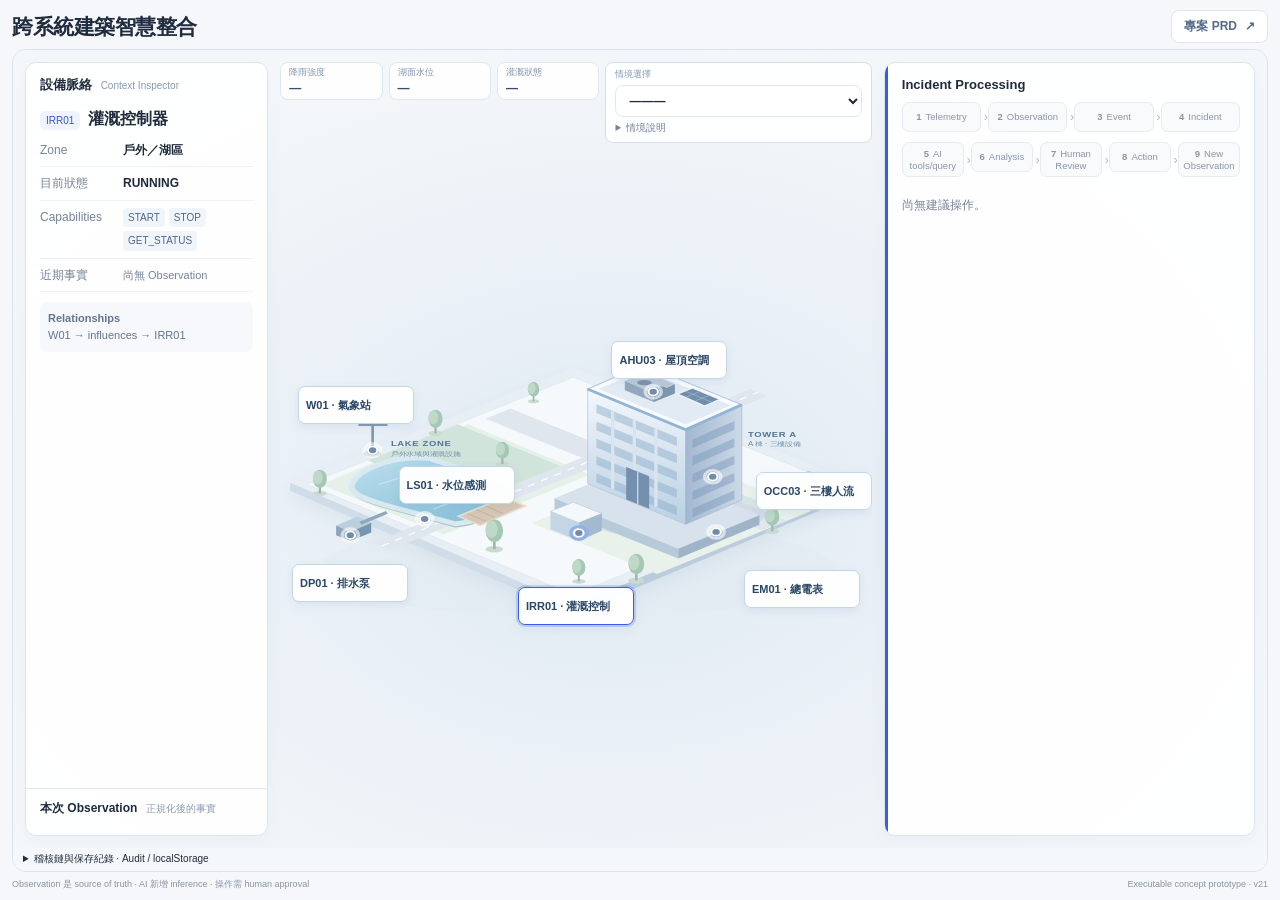
==== Cross-System-Building-Intelligence-Demo-v21.html @ a0a92dc1 "feat: telemetry 改為各子系統原生格式，normalize 加入 adapter 層 原本四個情境共 14 筆 payload 只有一種結構，所有子系統都已經送出 {source_eve" ====
<!doctype html>
<html lang="zh-Hant"><head><meta charset="utf-8"><meta name="viewport" content="width=device-width,initial-scale=1"><title>跨系統建築智慧整合 — v21</title><style>
:root {
  --bg: #f5f7fa;
  --panel: #fff;
  --ink: #202b3d;
  --muted: #778397;
  --line: #e1e7ef;
  --accent: #365de2;
  --soft: #eff3ff;
  --ok: #177245;
  --warn: #9a6700;
  --bad: #b42318;
  --code: #192335;
}
* {
  box-sizing: border-box;
}
body {
  margin: 0;
  background: var(--bg);
  color: var(--ink);
  font:
    14px/1.55 "Segoe UI",
    "Microsoft JhengHei",
    sans-serif;
}
button {
  font: inherit;
  cursor: pointer;
}
button:disabled {
  cursor: wait;
  opacity: 0.55;
}
button:focus-visible,
summary:focus-visible,
[tabindex]:focus-visible {
  outline: 3px solid #7294ff;
  outline-offset: 3px;
}
h1,
h2,
h3,
p {
  margin: 0;
}
h1 {
  font-size: 25px;
  letter-spacing: -0.7px;
}
h2 {
  font-size: 18px;
}
h3 {
  font-size: 13px;
}
.wrap {
  max-width: 1760px;
  margin: auto;
  padding: 24px 28px 35px;
}
.top {
  display: flex;
  justify-content: space-between;
  align-items: center;
  margin-bottom: 18px;
}
.kicker {
  font-size: 10px;
  letter-spacing: 0.13em;
  color: var(--muted);
  font-weight: 700;
  text-transform: uppercase;
}
.top p {
  font-size: 12px;
  color: var(--muted);
  margin-top: 4px;
}
.badge,
.section-tag {
  border: 1px solid var(--line);
  background: white;
  border-radius: 20px;
  padding: 5px 10px;
  font-size: 11px;
  color: var(--muted);
  white-space: nowrap;
}
.badge-notice {
  border-color: #e3cfa2;
  background: #fdf7ea;
  color: var(--warn);
  cursor: help;
}
.badge-notice[hidden] {
  display: none;
}
.dot {
  display: inline-block;
  width: 7px;
  height: 7px;
  border-radius: 50%;
  background: #2a987d;
  margin-right: 7px;
}
.muted,
.small {
  color: var(--muted);
}
.small {
  font-size: 11px;
}
/* 情境選擇放在右欄最上方，讓「選情境 → 執行 → 事件證據 → AI 建議」
   在同一欄由上而下讀完，直接表達證據與建議是執行情境後才產生的。 */
.world-scenario .primary {
  flex: none;
  padding: 6px 12px;
}
/* 觀測事實是「哪個設備量到什麼」，與左欄的設備脈絡同屬設備視角，
   因此放在左欄底部。上限避免它把設備脈絡擠掉；超過就自行捲動。 */
.observation-list {
  flex: 0 1 auto;
  max-height: 45%;
  min-height: 0;
  overflow: auto;
  overscroll-behavior: contain;
  scrollbar-width: thin;
  border-top: 1px solid var(--line);
  padding: 10px 14px;
  font-size: 11px;
}
.observation-list h3 {
  font-size: 12px;
  margin-bottom: 7px;
}
#incidentSummary .evidence {
  margin: 6px 0 0;
}
/* 觀測事實與 Event 都用「標籤 ｜ 值」兩欄，讓每一行自己說明自己是什麼。 */
.raw-payload {
  border-bottom: 1px solid #eef1f5;
  padding: 6px 0;
}
.raw-payload b {
  font-size: 10px;
  color: #6b7c99;
}
.raw-payload pre {
  margin: 3px 0 0;
  font:
    10px/1.45 Consolas,
    monospace;
  color: #5b6b82;
  white-space: pre-wrap;
  overflow-wrap: anywhere;
}
.obs-value {
  display: block;
  font-size: 13px;
  margin-bottom: 5px;
}
.obs-row {
  display: grid;
  grid-template-columns: 32px minmax(0, 1fr);
  gap: 8px;
  font-size: 10px;
  line-height: 1.5;
  color: var(--muted);
}
.obs-row > span {
  color: #a3b0c2;
}
.obs-row > div {
  color: #5b6b82;
  overflow-wrap: anywhere;
}
.obs-row .rule {
  color: #8494a9;
}
.device-head {
  display: flex;
  align-items: baseline;
  gap: 8px;
  margin-bottom: 2px;
}
.device-head h3 {
  font-size: 16px;
  margin: 0;
}
/* 流程維持橫向鏈與 › 連接符號，依階段拆成 1–4 與 5–9 兩列；
   grid-auto-flow: column 讓同一組 CSS 同時處理 4 格與 5 格。 */
.flow.flow-group {
  grid-template-columns: none;
  grid-auto-flow: column;
  grid-auto-columns: minmax(0, 1fr);
  gap: 7px;
  margin: 2px 0 10px;
}
.flow.flow-group .step {
  width: 100%;
  white-space: normal;
  font-size: 9.5px;
  line-height: 1.25;
  padding: 5px 4px;
  min-height: 30px;
}
.flow.flow-group .flow-node:not(:last-child):after {
  top: 50%;
  transform: translateY(-50%);
  right: -7px;
}
/* 階段資料接在流程節點正下方，點同一個節點可收合。 */
.stage-data {
  margin-bottom: 10px;
}
.stage-data:empty {
  margin: 0;
}
.decision-panel {
  border-left: 3px solid var(--accent);
}
.decision-panel.awaiting-review #actionBox {
  position: sticky;
  bottom: -12px;
  background: #fff;
  padding: 6px 0 12px;
  box-shadow: 0 -8px 12px -6px #ffffff;
}
#scenarioSelect {
  width: 100%;
  font: inherit;
  font-size: 12px;
  font-weight: 650;
  color: var(--ink);
  background: white;
  border: 1px solid var(--line);
  border-radius: 8px;
  padding: 7px 9px;
}
#scenarioSelect:focus-visible {
  outline: 3px solid #7294ff;
  outline-offset: 2px;
}
.scenario-hint {
  margin: 6px 0 0;
  font-size: 10px;
  line-height: 1.45;
  color: var(--muted);
}
.primary,
.secondary,
.danger {
  border-radius: 8px;
  padding: 9px 15px;
  font-weight: 650;
  font-size: 12px;
}
.primary {
  background: var(--accent);
  color: #fff;
  border: 1px solid var(--accent);
}
.secondary {
  border: 1px solid var(--line);
  background: #fff;
}
.danger {
  background: #fff;
  border: 1px solid var(--line);
  color: #8f4848;
}
.scenario-details {
  margin: 10px 0 0;
  font-size: 11px;
}
.scenario-details summary {
  color: var(--muted);
  cursor: pointer;
}
.scenario-brief {
  background: white;
  border: 1px solid var(--line);
  border-radius: 9px;
  padding: 9px 11px;
  margin-top: 7px;
  max-height: 34vh;
  overflow: auto;
  overscroll-behavior: contain;
  scrollbar-width: thin;
}
.scenario-brief .title {
  font-weight: 700;
  margin-bottom: 5px;
}
.scenario-brief .body {
  color: #516074;
}
.scenario-brief .goal {
  font-size: 11px;
  color: var(--muted);
  margin-top: 7px;
}
.processing {
  background: #fff;
  border: 1px solid var(--line);
  border-radius: 12px;
  padding: 12px 16px;
  margin-bottom: 18px;
}
.processing-head {
  display: flex;
  justify-content: space-between;
  align-items: center;
  margin-bottom: 9px;
}
.processing-head h2 {
  font-size: 13px;
}
.processing-head span {
  font-size: 10px;
  color: var(--muted);
}
.flow {
  display: grid;
  grid-template-columns: repeat(9, minmax(0, 1fr));
  gap: 7px;
}
.flow-node {
  display: block;
  position: relative;
  min-width: 0;
}
.flow-node:not(:last-child):after {
  content: "›";
  position: absolute;
  right: -6px;
  top: 7px;
  color: #acb8cb;
  z-index: 1;
}
.step {
  width: 100%;
  border: 1px solid #e6eaf1;
  background: #f8fafc;
  color: #8a96a8;
  border-radius: 7px;
  font-size: 10px;
  padding: 8px 3px;
  white-space: nowrap;
}
.step:before {
  content: attr(data-number);
  font-weight: 700;
  margin-right: 4px;
}
.step.done {
  color: #44618e;
  background: #f0f4fb;
}
.step.active,
.step.selected {
  background: #edf2ff;
  border-color: #9aafec;
  color: #3458ce;
}
.step.done:before {
  content: "✓";
}
.flow-connector {
  display: none;
}
/* 視覺上移除：流程節點本身已標示目前階段。保留元素是因為它是這個流程唯一的
   aria-live 區域，刪掉會讓螢幕閱讀器完全收不到進度通知。 */
.flow-status {
  position: absolute;
  width: 1px;
  height: 1px;
  padding: 0;
  margin: -1px;
  overflow: hidden;
  clip-path: inset(50%);
  white-space: nowrap;
  border: 0;
}
.card {
  border-top: 1px solid var(--line);
  padding: 10px 0;
  background: #fff;
}
.card h2 {
  font-size: 14px;
  margin: 3px 0 7px;
}
#overview .card {
  display: none;
}
#overview .card.revealed {
  display: block;
}
.block-note {
  font-size: 10px;
  color: var(--muted);
  margin-top: 8px;
}
.metric {
  display: flex;
  justify-content: space-between;
  gap: 10px;
  border-bottom: 1px solid #eef1f5;
  padding: 5px 0;
  font-size: 11px;
}
.metric span {
  color: var(--muted);
}
.event,
.incident,
.evidence {
  background: #f5f7fb;
  border-radius: 7px;
  padding: 8px 10px;
  font-size: 12px;
  margin: 6px 0;
}
.incident {
  border-left: 3px solid var(--accent);
}
.incident.none {
  border-color: #b8c3d2;
}
.event .sub {
  font-size: 10px;
  color: var(--muted);
}
.tool {
  padding: 7px 0;
  border-bottom: 1px solid #edf1f5;
  font:
    11px/1.6 Consolas,
    monospace;
  overflow-wrap: anywhere;
}
.empty {
  padding: 18px 0;
  color: var(--muted);
  font-size: 12px;
}
.pill {
  display: inline-block;
  font-size: 10px;
  padding: 2px 6px;
  border-radius: 5px;
  background: #eef3ff;
  color: #3458bf;
}
.pill.ok {
  color: #177245;
  background: #edf8f1;
}
.pill.bad,
.pill.warn {
  background: #eef3ff;
  color: #3458bf;
}
.pane {
  display: block;
}
.decision-shell {
  border: 1px solid var(--line);
  border-radius: 13px;
  background: #fff;
  padding: 17px;
}
.decision-formula {
  display: flex;
  align-items: center;
  gap: 12px;
  padding-bottom: 13px;
  margin-bottom: 12px;
  border-bottom: 1px solid var(--line);
  font-size: 11px;
  color: #72839b;
}
.decision-source b {
  color: #526887;
  font-size: 11px;
}
.decision-source span {
  margin-left: 8px;
  font-size: 10px;
}
.decision-arrow {
  color: #8c9db6;
}
.decision-grid {
  display: grid;
  grid-template-columns: 1fr 0.95fr 1.25fr;
  gap: 0;
}
.decision-card {
  padding: 0 17px;
  border-right: 1px solid var(--line);
  min-width: 0;
}
.decision-card:first-child {
  padding-left: 0;
}
.decision-card:last-child {
  padding-right: 0;
  border: 0;
}
.decision-card h3 {
  font-size: 12px;
  margin-bottom: 10px;
}
.action {
  background: #f3f6ff;
  border: 1px solid #dbe4ff;
  border-radius: 8px;
  padding: 10px;
  margin-top: 8px;
  font-size: 12px;
}
.actionbuttons {
  display: flex;
  gap: 8px;
  margin-top: 10px;
}
.success {
  background: #f0f8f4;
  border: 1px solid #d0e8db;
  border-radius: 8px;
  padding: 10px;
  font-size: 11px;
  margin-top: 8px;
}
.audit-line {
  display: flex;
  flex-wrap: wrap;
  gap: 7px;
  font-size: 10px;
  color: #7d8aa0;
  margin-top: 17px;
  padding-top: 13px;
  border-top: 1px solid var(--line);
}
.audit-item {
  border: 1px solid #e3e9f2;
  background: #fafcff;
  border-radius: 5px;
  padding: 4px 6px;
  max-width: 100%;
  overflow-wrap: anywhere;
}
.audit-arrow {
  align-self: center;
}
.records {
  margin-top: 12px;
  font-size: 11px;
  color: #6d7f97;
}
.records summary {
  cursor: pointer;
}
.records-grid {
  display: grid;
  grid-template-columns: repeat(3, 1fr);
  gap: 16px;
  margin-top: 12px;
}
.table {
  width: 100%;
  border-collapse: collapse;
  font-size: 10px;
}
.table th,
.table td {
  text-align: left;
  padding: 6px;
  border-bottom: 1px solid #e7ecf3;
}
.foot {
  font-size: 10px;
  color: #8995a6;
  display: flex;
  justify-content: space-between;
}
.zone-count {
  font-size: 10px;
  color: #99a5b5;
  margin-top: 15px;
}
/* One viewport, one building world, contextual panels with their own scroll. */
:root {
  --left: clamp(220px, 19vw, 270px);
  --right: clamp(300px, 29vw, 430px);
  --gap: 12px;
}
html,
body {
  width: 100%;
  height: 100%;
  overflow: hidden;
}
body {
  height: 100vh;
  height: 100dvh;
  overscroll-behavior: none;
  font-size: 13px;
}
.wrap {
  width: 100%;
  max-width: none;
  height: 100vh;
  height: 100dvh;
  margin: 0;
  padding: 10px 12px;
  display: flex;
  flex-direction: column;
  min-height: 0;
  overflow: hidden;
  gap: 6px;
}
.top {
  flex: none;
  margin: 0;
  min-height: 32px;
  gap: 12px;
}
.top h1 {
  font-size: 21px;
  line-height: 1.2;
  letter-spacing: -0.5px;
}
.top .kicker,
.top p {
  display: none;
}
.top-actions {
  display: flex;
  align-items: center;
  gap: 10px;
}
.badge {
  font-size: 11px;
  padding: 5px 10px;
}
.prd-link {
  display: inline-flex;
  gap: 8px;
  align-items: center;
  text-decoration: none;
  color: #536b8b;
  background: white;
  padding: 6px 12px;
  font-size: 12px;
  white-space: nowrap;
}
.prd-link:hover {
  background: #eef3fc;
}
.prd-link:focus-visible {
  outline: 3px solid #7294ff;
  outline-offset: 3px;
}
.world-scenario .primary {
  padding: 7px 14px;
  font-size: 12px;
}
.scenario-details {
  flex: none;
  margin: 10px 0 0;
  font-size: 11px;
  line-height: 1.5;
}
.scenario-details summary {
  width: max-content;
  cursor: pointer;
}
/* 原本是錨在頂部橫列的下拉浮層；移進右欄後會被 .context-right 的
   overflow:hidden 裁掉，改為內嵌並自行捲動。 */
.scenario-brief {
  margin-top: 7px;
}
.building-workspace {
  flex: 1;
  min-height: 0;
  display: flex;
  flex-direction: column;
  position: relative;
  isolation: isolate;
  border: 1px solid #d9e3ee;
  border-radius: 14px;
  background: #eef3f8;
  overflow: hidden;
}
.workspace-body {
  position: relative;
  flex: 1;
  min-height: 0;
  overflow: hidden;
  background: radial-gradient(ellipse at 48% 58%, #e0eaf3 0%, #f4f7fa 75%);
}
.context-left,
.context-right {
  position: absolute;
  top: var(--gap);
  bottom: var(--gap);
  z-index: 3;
  min-height: 0;
  overflow: hidden;
  border: 1px solid #dce5ef;
  border-radius: 11px;
  background: #fffffff2;
  box-shadow: 0 6px 18px #54769b0c;
  display: flex;
  flex-direction: column;
}
.context-left {
  left: var(--gap);
  width: var(--left);
}
.context-right {
  right: var(--gap);
  width: var(--right);
}
.inspector-panel {
  /* flex:1 等同 flex-basis:0，這一欄只能拿「剩下的」空間；
     下方觀測清單用自然高度把空間吃光時，設備脈絡會被壓到看不見。
     改為 basis auto，兩塊依內容公平分配。 */
  flex: 1 1 auto;
  min-height: 90px;
  overflow: auto;
  overscroll-behavior: contain;
  padding: 12px 14px;
  scrollbar-width: thin;
}
.inspector-panel > h3 {
  font-size: 13px;
  margin-bottom: 12px;
}
.sidebar-title {
  font-size: 10px;
  font-weight: 400;
  color: #899ab1;
  margin-left: 5px;
}
.small {
  font-size: 11px;
  overflow-wrap: anywhere;
}
.detail-row {
  display: grid;
  grid-template-columns: 75px minmax(0, 1fr);
  gap: 8px;
  padding: 7px 0;
  border-bottom: 1px solid #edf1f6;
  font-size: 12px;
}
.detail-row > span {
  color: var(--muted);
}
.detail-row b {
  font-weight: 600;
  overflow-wrap: anywhere;
}
.cap-list {
  display: flex;
  flex-wrap: wrap;
  gap: 4px;
}
.cap {
  font-size: 10px;
  background: #f0f4fb;
  color: #506687;
  border-radius: 4px;
  padding: 2px 5px;
}
.relation-mini {
  font-size: 11px;
  color: #64758d;
  margin-top: 10px;
  padding: 8px;
  background: #f6f8fb;
  border-radius: 7px;
  overflow-wrap: anywhere;
}
.context-entry {
  font-size: 11px;
}
.context-chip {
  font-size: 10px;
}
.decision-panel {
  flex: 1;
  min-height: 0;
  overflow: auto;
  overscroll-behavior: contain;
  scrollbar-width: thin;
  padding: 12px 14px;
}
.decision-panel h3 {
  font-size: 13px;
  margin-bottom: 7px;
}
.decision-panel .empty {
  padding: 9px 0;
}
.decision-panel .evidence,
.decision-panel .action {
  font-size: 12px;
}
.actionbuttons {
  gap: 6px;
}
.actionbuttons button {
  padding: 6px 10px;
  font-size: 12px;
}
.twin-scene {
  position: absolute;
  inset: 0 calc(var(--right) + 2 * var(--gap)) 0 calc(var(--left) + 2 * var(--gap));
  z-index: 1;
  min-width: 0;
  overflow: hidden;
}
.world-readings {
  position: absolute;
  top: var(--gap);
  left: calc(var(--left) + 2 * var(--gap));
  right: calc(var(--right) + 2 * var(--gap));
  display: grid;
  /* 三個讀數 + 情境選擇。讀數是情境的輸入值，選擇器才是操作點，
     所以讀數壓小、情境格給較寬的欄位。 */
  grid-template-columns: repeat(3, minmax(0, 0.5fr)) minmax(0, 1.3fr);
  gap: 6px;
  align-items: start;
  z-index: 3;
  pointer-events: none;
}
.world-scenario {
  pointer-events: auto;
  position: relative;
  z-index: 4;
  padding: 5px 9px 7px;
  background: #fffffff5;
  border: 1px solid #d3deeb;
  border-radius: 8px;
  min-width: 0;
}
#scenarioSelect {
  margin-top: 3px;
}
/* 執行鈕放在情境說明最下方：先讀完這個情境在驗證什麼，再決定執行。 */
.scenario-brief #runBtn {
  display: block;
  width: 100%;
  margin-top: 12px;
}
/* 尚未選擇情境時持續呼吸，指出這裡是操作起點。 */
@keyframes scenario-breathe {
  0%,
  100% {
    box-shadow: 0 0 0 1px #94b0ec40;
    background-color: #fffffff5;
  }
  50% {
    box-shadow: 0 0 0 4px #88a7e870;
    background-color: #eef3ff;
  }
}
.world-scenario.awaiting-pick {
  animation: scenario-breathe 1.9s ease-in-out infinite;
}
@media (prefers-reduced-motion: reduce) {
  .world-scenario.awaiting-pick {
    animation: none;
    box-shadow: 0 0 0 2px #91ace5;
  }
}
.world-scenario .scenario-details {
  margin: 4px 0 0;
  font-size: 10px;
  line-height: 1.4;
}
/* 說明以浮層展開，避免把 HUD 撐高而壓縮下方場景。 */
/* 說明不再是浮在格子外的下拉浮層，而是接在選單下方、共用同一個方框，
   讓「選情境 → 讀說明 → 執行」讀起來是同一塊而不是兩塊。 */
.world-scenario .scenario-brief {
  position: static;
  margin: 6px 0 0;
  padding: 7px 0 0;
  border: 0;
  border-top: 1px solid #e3eaf3;
  border-radius: 0;
  background: transparent;
  box-shadow: none;
  max-height: 46vh;
  overflow: auto;
  overscroll-behavior: contain;
  scrollbar-width: thin;
}
.world-reading {
  padding: 3px 8px;
  background: #fffffff0;
  border: 1px solid #dfe7f1;
  border-radius: 8px;
  min-width: 0;
}
.hud-label {
  display: block;
  font-size: 9px;
  color: #8293ac;
}
.world-reading strong {
  display: block;
  font-size: 12px;
  line-height: 1.35;
  color: #354e71;
  white-space: nowrap;
}
.world-reading small {
  display: none;
}
.scene-top {
  position: absolute;
  top: 68px;
  left: 4px;
  right: 4px;
  display: flex;
  align-items: center;
  justify-content: space-between;
  gap: 8px;
  z-index: 3;
  pointer-events: none;
}
.scene-top strong {
  font-size: 11px;
  color: #627b98;
}
.scene-top small {
  display: none;
}
.context-live-banner {
  visibility: hidden;
  background: #e5edffde;
  border: 1px solid #cedcf9;
  border-radius: 20px;
  padding: 3px 7px;
  font-size: 10px;
  color: #4869bc;
  max-width: 60%;
}
.context-live-banner.active {
  visibility: visible;
}
.scene-stage {
  position: absolute;
  inset: 91px 0 22px;
  display: flex;
  align-items: center;
  justify-content: center;
  min-height: 0;
  overflow: visible;
}
.scene-canvas {
  position: relative;
  flex: none;
  width: 100%;
  height: 100%;
  min-width: 0;
  max-width: 100%;
  max-height: 100%;
}
.scene-canvas svg {
  display: block;
  width: 100%;
  height: 100%;
  overflow: visible;
  pointer-events: none;
}
.device-labels {
  position: absolute;
  inset: 0;
  pointer-events: none;
}
.scene-device {
  position: absolute;
  pointer-events: auto;
  width: 116px;
  min-height: 38px;
  padding: 5px 7px;
  text-align: left;
  background: #fffffff5;
  border: 1px solid #c4d5e5;
  border-radius: 7px;
  box-shadow: 0 3px 8px #6d8bad20;
  cursor: pointer;
  line-height: 1.3;
  z-index: 2;
  transition:
    border-color 0.15s,
    box-shadow 0.15s;
}
.scene-device .name {
  display: block;
  font-size: 11px;
  font-weight: 700;
  color: #294666;
  white-space: nowrap;
}
.scene-device .reading[hidden] {
  display: none;
}
.scene-device .reading {
  display: block;
  font-size: 11px;
  color: #617a98;
  margin-top: 2px;
  white-space: nowrap;
}
.scene-device:hover {
  border-color: #557cce;
  z-index: 4;
}
.scene-device.selected {
  border-color: #365de2;
  box-shadow:
    0 0 0 2px #365de235,
    0 4px 12px #6d8bad22;
}
.scene-device.context-used {
  background: #eff4ff;
  border-color: #819ff0;
}
.scene-device:focus-visible {
  outline: 3px solid #7294ff;
  outline-offset: 3px;
}
.device-W01 {
  left: 3%;
  top: 16%;
}
.device-LS01 {
  left: 20%;
  top: 44%;
}
.device-DP01 {
  left: 2%;
  bottom: 8%;
}
.device-IRR01 {
  left: 50%;
  bottom: 0;
  transform: translateX(-50%);
}
.device-AHU03 {
  left: 56%;
  top: 0;
}
.device-OCC03 {
  right: 0;
  top: 46%;
}
.device-EM01 {
  right: 2%;
  bottom: 6%;
}
/* svg 整體為 pointer-events:none，圖釘要單獨開啟才能點選。 */
.scene-marker {
  pointer-events: auto;
  cursor: pointer;
}
.scene-marker .pin {
  fill: #6f8dab;
  stroke: white;
  stroke-width: 3;
}
.scene-marker:hover .pin {
  fill: #365de2;
}
.scene-marker .pin-ring {
  fill: none;
  stroke: #fff9;
  stroke-width: 5;
}
.scene-marker.selected .pin-ring {
  stroke: #8eaff0;
}
.scene-marker.context-used .pin {
  fill: #365de2;
}
.query-route {
  stroke: #365de2;
  stroke-width: 2;
  stroke-dasharray: 6 5;
  fill: none;
  opacity: 0;
}
.query-route.used {
  opacity: 0.65;
}
.zone-text {
  font:
    700 14px "Segoe UI",
    sans-serif;
  letter-spacing: 1px;
  fill: #547594;
}
.zone-sub {
  font:
    12px "Microsoft JhengHei",
    sans-serif;
  fill: #718fa7;
}
.toolbar-top {
  display: flex;
  align-items: center;
  justify-content: space-between;
  margin-bottom: 5px;
  gap: 12px;
}
.toolbar-top strong {
  font-size: 11px;
}
.toolbar-top .section-tag {
  font-size: 9px;
  padding: 1px 6px;
}
.flow {
  gap: 5px;
}
.step {
  padding: 5px 3px;
  font-size: 10px;
  line-height: 1.3;
  min-height: 25px;
}
.flow-node:not(:last-child):after {
  top: 2px;
  right: -5px;
}
.flow-description {
  display: none;
}
.card {
  padding: 6px 0;
  border: 0;
}
.card h2 {
  font-size: 15px;
}
.tool {
  font-size: 12px;
}
.metric {
  font-size: 12px;
}
.block-note {
  font-size: 11px;
}
.workspace-footer {
  position: relative;
  flex: none;
  padding: 3px 10px 5px;
  background: #f5f8fb;
  z-index: 6;
  font-size: 10px;
}
.workspace-footer summary {
  cursor: pointer;
  font-size: 10px;
}
.workspace-footer > details[open] {
  position: absolute;
  bottom: 0;
  left: 10px;
  right: 10px;
  padding: 12px;
  max-height: min(380px, 65dvh);
  overflow: auto;
  overscroll-behavior: contain;
  background: white;
  border: 1px solid #dce5ef;
  border-radius: 10px;
  box-shadow: 0 -6px 28px #405c8d25;
}
.foot {
  flex: none;
  margin: 0;
  font-size: 9px;
  line-height: 12px;
  display: flex;
  justify-content: space-between;
  gap: 10px;
}
.table {
  overflow-wrap: anywhere;
}
.audit-line {
  margin-top: 12px;
}
.records-grid {
  gap: 12px;
}
@keyframes state-breathe {
  0%,
  100% {
    box-shadow:
      0 0 0 1px #94b0ec35,
      0 0 4px #5d87e20a;
    background-color: #f3f7ff;
  }
  50% {
    box-shadow:
      0 0 0 3px #88a7e875,
      0 0 16px #6b92e636;
    background-color: #e8f0ff;
  }
}
@keyframes device-breathe {
  0%,
  100% {
    stroke: #7199e0;
    stroke-width: 5;
    stroke-opacity: 0.4;
  }
  50% {
    stroke: #4676d3;
    stroke-width: 11;
    stroke-opacity: 0.95;
  }
}
.state-pulse {
  animation: state-breathe 1s ease-in-out 3;
  border-radius: 7px;
}
.scene-marker.state-pulse {
  animation: none;
}
.scene-marker.state-pulse .pin-ring {
  animation: device-breathe 1s ease-in-out 3;
}
.scene-marker.state-pulse .pin {
  fill: #4676d3;
}
#selectedDeviceState.state-pulse {
  display: inline-block;
  padding: 1px 5px;
  margin: -1px -5px;
}
#recentDeviceObservations.state-pulse {
  padding: 3px;
  margin: -3px;
}
.step.state-pulse {
  border-color: #8ca9e1;
}
.world-reading strong.state-pulse {
  padding: 0 3px;
  margin: 0 -3px;
}
@media (prefers-reduced-motion: reduce) {
  .state-pulse {
    animation: none;
    box-shadow: 0 0 0 2px #91ace5;
    background-color: #eef4ff;
  }
  .scene-marker.state-pulse {
    box-shadow: none;
    background: none;
  }
  .scene-marker.state-pulse .pin-ring {
    animation: none;
    stroke: #4f7ed6;
    stroke-width: 3;
  }
}
@media (max-width: 1200px) {
  :root {
    --left: 210px;
    /* 橫向流程鏈的五個步驟約需 370px 才不會截斷文字 */
    --right: 375px;
    --gap: 10px;
  }
  .sidebar-title {
    display: none;
  }
  .inspector-panel,
  .decision-panel {
    padding: 10px 11px;
  }
  .detail-row {
    grid-template-columns: 68px minmax(0, 1fr);
    font-size: 11px;
  }
  .scene-device {
    width: 108px;
  }
  .top h1 {
    font-size: 20px;
  }
  .toolbar-top .sidebar-title {
    display: inline;
  }
  .scene-top {
    gap: 5px;
  }
  .context-live-banner {
    font-size: 9px;
  }
}
@media (max-height: 650px) {
  .wrap {
    gap: 4px;
    padding: 8px 10px;
  }
  .top {
    min-height: 28px;
  }
  .world-scenario .primary {
    padding: 5px 12px;
  }
  .scenario-details {
    font-size: 10px;
    line-height: 14px;
  }
  .world-reading {
    padding: 4px 8px;
  }
  .world-reading strong {
    font-size: 11px;
  }
  .scene-top {
    top: 57px;
  }
  .scene-stage {
    inset: 76px 0 19px;
  }
  .scene-device {
    width: 104px;
    min-height: 34px;
    padding: 4px 6px;
  }
  .toolbar-top {
    display: none;
  }
  .workspace-footer {
    padding: 2px 9px 4px;
  }
  .inspector-panel > h3 {
    margin-bottom: 8px;
  }
  .context-live-banner {
    padding: 2px 5px;
  }
}
/* 設備標籤用百分比定位但寬度固定，畫布一窄就會互相重疊。
   這個斷點起改為只顯示設備代碼，數值交給上方 HUD 與左側設備脈絡面板呈現。 */
@media (max-width: 1000px) {
  .scene-device {
    width: auto;
    min-width: 0;
    min-height: 0;
    padding: 4px 7px;
  }
  .scene-device .device-name,
  .scene-device .reading {
    display: none;
  }
}
@media (max-width: 950px) {
  :root {
    --left: 185px;
    --right: 300px;
    --gap: 8px;
  }
  /* 右欄到這裡撐不住橫排五格，改為兩欄；
     連接符號在換行處會指向錯誤方向，因此一併移除。 */
  .flow.flow-group {
    grid-auto-flow: row;
    grid-template-columns: repeat(2, minmax(0, 1fr));
    gap: 4px;
  }
  .flow.flow-group .flow-node:not(:last-child):after {
    content: none;
  }
  .top .badge {
    display: none;
  }
  .world-reading {
    padding: 4px 6px;
  }
  .world-reading strong {
    font-size: 11px;
  }
  .hud-label {
    font-size: 9px;
  }
  .decision-panel .evidence,
  .decision-panel .action {
    font-size: 11px;
  }
  .flow {
    overflow: auto;
    grid-template-columns: repeat(9, minmax(104px, 1fr));
    scrollbar-width: thin;
  }
  .context-live-banner {
    max-width: 65%;
    font-size: 9px;
  }
  .scene-top strong {
    font-size: 10px;
  }
  .foot > span:last-child {
    display: none;
  }
}
@media (max-width: 720px) {
  :root {
    --left: 165px;
    --right: 200px;
  }
  .world-scenario .primary {
    padding: 5px 9px;
  }
  .inspector-panel,
  .decision-panel {
    padding: 8px;
  }
  .detail-row {
    grid-template-columns: 1fr;
    gap: 2px;
    padding: 5px 0;
  }
  .world-reading strong {
    font-size: 11px;
  }
  .scene-top strong {
    display: none;
  }
  .scene-device .name,
  .scene-device .reading {
    font-size: 10px;
  }
}
@media (max-width: 580px) {
  .context-left,
  .context-right {
    top: 52%;
    bottom: 8px;
    width: calc(50% - 12px);
  }
  .twin-scene {
    inset: 0 10px 48%;
  }
  .world-readings {
    left: 10px;
    right: 10px;
    top: 8px;
  }
  .scene-top {
    top: 53px;
  }
  .scene-stage {
    inset: 67px 0 15px;
  }
  .scene-device {
    min-height: 30px;
    padding: 3px 5px;
  }
  .scene-device .reading {
    font-size: 9px;
  }
  .scene-device .name {
    font-size: 10px;
  }
}
</style></head><body><div class="wrap">
<header class="top"><div><div class="kicker">陞訊 · 面試 follow-up / concept prototype</div><h1>跨系統建築智慧整合</h1><p>以事件理解現場，以建築脈絡支持決策。</p></div><div class="top-actions"><a class="secondary prd-link" id="prdLink" target="_blank" rel="noopener" title="新分頁開啟完整專案 PRD">專案 PRD <span aria-hidden="true">↗</span></a><span class="badge badge-notice" id="storageNotice" hidden></span></div></header>
<section class="building-workspace" aria-label="智慧社區場域與上下文工作介面">
<div class="workspace-body" id="digitalTwinSection"><div class="world-readings" aria-label="本次情境觀測數值"><div class="world-reading"><span class="hud-label" id="hudLabel-0"></span><strong id="hudValue-0">—</strong><small id="hudSource-0"></small></div><div class="world-reading"><span class="hud-label" id="hudLabel-1"></span><strong id="hudValue-1">—</strong><small id="hudSource-1"></small></div><div class="world-reading"><span class="hud-label" id="hudLabel-2"></span><strong id="hudValue-2">—</strong><small id="hudSource-2"></small></div><div class="world-scenario" id="scenarioCell"><span class="hud-label">情境選擇</span><select id="scenarioSelect" aria-label="選擇要執行的情境"><option value="">———</option><option value="lake">情境 A · 湖區風險</option><option value="hvac">情境 B · 用電分析</option><option value="rainOnly">反例 C · 僅有強降雨</option><option value="legitHvac">反例 D · 合理的空調高負載</option></select><details class="scenario-details"><summary>情境說明</summary><div class="scenario-brief" id="scenarioBrief"></div></details></div></div>
<aside class="context-left" aria-label="選取設備脈絡"><div class="inspector-panel"><h3>設備脈絡 <span class="sidebar-title">Context Inspector</span></h3><div id="deviceDetail"></div></div><div class="observation-list"><h3>本次 Observation <span class="sidebar-title">正規化後的事實</span></h3><div id="decisionEvidence"></div></div></aside>
<div class="twin-scene" id="twinScene"><div class="scene-top"><div id="contextLiveBanner" class="context-live-banner"></div></div><div class="scene-stage"><div class="scene-canvas" id="sceneCanvas"><svg viewBox="50 45 875 420" preserveAspectRatio="xMidYMid meet" xmlns="http://www.w3.org/2000/svg" aria-labelledby="sceneTitle sceneDesc">
<title id="sceneTitle">智慧社區 2.5D 場域模型</title><desc id="sceneDesc">左側湖區包含氣象站、水位感測、灌溉與排水泵；右側 A 棟包含空調、人流感測及電表。點選設備查看設備脈絡。</desc>
<defs><linearGradient id="water" x2="1" y2="1"><stop stop-color="#bddfee"/><stop offset="1" stop-color="#7eb9d4"/></linearGradient><linearGradient id="front" x2="0" y2="1"><stop stop-color="#f3f7fc"/><stop offset="1" stop-color="#b9d0e3"/></linearGradient><linearGradient id="side" x2="1" y2="0"><stop stop-color="#a3b8d0"/><stop offset="1" stop-color="#ccd9e7"/></linearGradient><filter id="shadow" x="-30%" y="-30%" width="160%" height="180%"><feDropShadow dx="0" dy="12" stdDeviation="16" flood-color="#afc3d4" flood-opacity=".23"/></filter></defs><g transform="scale(1 .8)">
<ellipse cx="490" cy="478" rx="380" ry="90" fill="#dfe8ef" opacity=".38"/>
<g filter="url(#shadow)"><path d="M65 318 484 105 908 322 485 545Z" fill="#e7eef4"/><path d="M65 318v15l420 228v-16Z" fill="#d0dce8"/><path d="M485 545 908 322v16L485 561Z" fill="#bbcddd"/></g>
<path d="M90 321 484 123 880 323 484 525Z" fill="#f6f9fc" stroke="#dce5ed"/>
<path d="M110 321 328 210 509 303 292 414Z" fill="#e4f0e8"/><path d="M422 393 652 276 836 370 608 487Z" fill="#e9f1eb"/>
<path d="M354 200 391 181 799 388 762 406Z" fill="#e0e6ee"/><path d="M188 429 746 145 770 158 213 442Z" fill="#e0e6ee"/><path d="M201 435 757 151" stroke="white" stroke-width="2" stroke-dasharray="11 11"/>
<path d="M180 277 313 210 465 287 332 355Z" fill="#d1e4db"/>
<path d="M159 335C151 302 213 272 271 279L374 321C423 349 371 393 309 401L213 368C181 358 159 347 159 335Z" fill="#a6c5ca"/>
<path d="M156 326C156 298 214 266 270 273L374 315C423 343 369 387 309 394L213 362C181 351 156 340 156 326Z" fill="url(#water)" stroke="#d8eaf0" stroke-width="9"/>
<path d="M197 321 257 297M232 349 325 302M276 367 362 327" stroke="#d8edf5" stroke-width="2" opacity=".65"/>
<path d="M314 380 383 345 413 361 346 397Z" fill="#d5c7b3" stroke="#e8dfd2" stroke-width="3"/><path d="M327 375 354 389M341 368 367 382M354 361 380 375" stroke="#b7a58b"/>
<ellipse cx="629" cy="373" rx="140" ry="49" fill="#8fa8bf" opacity=".18"/><path d="M456 347 575 286 759 378 639 440Z" fill="#d7e2ed"/><path d="M456 347 639 440v18L456 366Z" fill="#b7cada"/><path d="M639 440 759 378v18L639 458Z" fill="#9fb4c9"/>
<path d="M505 145 650 220v175L505 320Z" fill="url(#front)" stroke="#adbed2"/><path d="M650 220 733 174v176L650 395Z" fill="url(#side)" stroke="#a1b5ca"/>
<path d="M505 145 588 100 733 174 650 220Z" fill="#f7faff" stroke="#b8c9db" stroke-width="2"/><path d="M521 145 588 110 717 175 650 210Z" fill="#e2eaf4"/>
<path d="M518 173 637 234v16L518 189Z" fill="#8dabc7" opacity=".48"/><path d="M660 238 722 204v16L660 254Z" fill="#7596b9" opacity=".45"/><path d="M518 205 637 266v16L518 221Z" fill="#8dabc7" opacity=".48"/><path d="M660 270 722 236v16L660 286Z" fill="#7596b9" opacity=".45"/><path d="M518 237 637 298v16L518 253Z" fill="#8dabc7" opacity=".48"/><path d="M660 302 722 268v16L660 318Z" fill="#7596b9" opacity=".45"/><path d="M518 269 637 330v16L518 285Z" fill="#8dabc7" opacity=".48"/><path d="M660 334 722 300v16L660 350Z" fill="#7596b9" opacity=".45"/><path d="M518 301 637 362v16L518 317Z" fill="#8dabc7" opacity=".48"/><path d="M660 366 722 332v16L660 382Z" fill="#7596b9" opacity=".45"/><path d="M542 185.3v144" stroke="#dae4ef" stroke-width="5"/><path d="M574 201.7v144" stroke="#dae4ef" stroke-width="5"/><path d="M606 218.1v144" stroke="#dae4ef" stroke-width="5"/><path d="M505 145 650 220 733 174" fill="none" stroke="#90b4d4" stroke-width="5"/><path d="M562 289 596 306v60l-34-17Z" fill="#758fae"/><path d="M579 298v60" stroke="#c9d6e6" stroke-width="2"/>
<path d="M560 130 591 114 634 136 603 153Z" fill="#bacad9"/><path d="M560 130v17l43 22v-16Z" fill="#92a8be"/><path d="M603 153 634 136v17l-31 16Z" fill="#7d96b0"/>
<ellipse cx="589" cy="133" rx="11" ry="5" fill="#7b92ac"/><ellipse cx="613" cy="144" rx="8" ry="4" fill="#7b92ac"/>
<path d="M638 154 660 143 700 164 678 176Z" fill="#718ead" stroke="#f2f6fb" stroke-width="2"/><path d="M650 149 690 170M650 160 672 149M664 167 686 156" stroke="#a9bed3"/>
<path d="M450 371 484 354 526 375 492 392Z" fill="#f5f8fb" stroke="#b5c8d8"/><path d="M450 371v33l42 22v-34Z" fill="#c4d5e3"/><path d="M492 392 526 375v32l-34 19Z" fill="#a3b9cf"/>
<path d="M133 397 164 381 185 392 154 409Z" fill="#bdcedd"/><path d="M133 397v18l21 11v-17Z" fill="#8da5bb"/><path d="M154 409 185 392v18l-31 16Z" fill="#7796af"/><path d="M169 393 208 373" stroke="#8ca9bc" stroke-width="6"/>
<path d="M187 260v-57M166 211h43M188 202l-13-8" stroke="#7f99b1" stroke-width="4"/><ellipse cx="187" cy="264" rx="13" ry="6" fill="#aabfce"/><path d="M177 199 196 190 206 195 187 204Z" fill="#becedd"/>
<text x="214" y="251" class="zone-text">LAKE ZONE</text><text x="214" y="268" class="zone-sub">戶外水域與灌溉設施</text>
<text x="742" y="233" class="zone-text">TOWER A</text><text x="742" y="250" class="zone-sub">A 棟 · 三樓設備</text>
<g transform="translate(109 330) scale(0.8)"><ellipse cy="10" rx="13" ry="6" fill="#c9dbd0"/><path d="M0 10v-25" stroke="#a4b4aa" stroke-width="4"/><ellipse cy="-24" rx="13" ry="21" fill="#a4c8b4"/><ellipse cx="-4" cy="-27" rx="9" ry="16" fill="#bed9c8"/></g><g transform="translate(280 219) scale(0.8)"><ellipse cy="10" rx="13" ry="6" fill="#c9dbd0"/><path d="M0 10v-25" stroke="#a4b4aa" stroke-width="4"/><ellipse cy="-24" rx="13" ry="21" fill="#a4c8b4"/><ellipse cx="-4" cy="-27" rx="9" ry="16" fill="#bed9c8"/></g><g transform="translate(379 276) scale(0.75)"><ellipse cy="10" rx="13" ry="6" fill="#c9dbd0"/><path d="M0 10v-25" stroke="#a4b4aa" stroke-width="4"/><ellipse cy="-24" rx="13" ry="21" fill="#a4c8b4"/><ellipse cx="-4" cy="-27" rx="9" ry="16" fill="#bed9c8"/></g><g transform="translate(367 431) scale(1)"><ellipse cy="10" rx="13" ry="6" fill="#c9dbd0"/><path d="M0 10v-25" stroke="#a4b4aa" stroke-width="4"/><ellipse cy="-24" rx="13" ry="21" fill="#a4c8b4"/><ellipse cx="-4" cy="-27" rx="9" ry="16" fill="#bed9c8"/></g><g transform="translate(577 490) scale(0.9)"><ellipse cy="10" rx="13" ry="6" fill="#c9dbd0"/><path d="M0 10v-25" stroke="#a4b4aa" stroke-width="4"/><ellipse cy="-24" rx="13" ry="21" fill="#a4c8b4"/><ellipse cx="-4" cy="-27" rx="9" ry="16" fill="#bed9c8"/></g><g transform="translate(832 335) scale(0.85)"><ellipse cy="10" rx="13" ry="6" fill="#c9dbd0"/><path d="M0 10v-25" stroke="#a4b4aa" stroke-width="4"/><ellipse cy="-24" rx="13" ry="21" fill="#a4c8b4"/><ellipse cx="-4" cy="-27" rx="9" ry="16" fill="#bed9c8"/></g><g transform="translate(778 400) scale(0.8)"><ellipse cy="10" rx="13" ry="6" fill="#c9dbd0"/><path d="M0 10v-25" stroke="#a4b4aa" stroke-width="4"/><ellipse cy="-24" rx="13" ry="21" fill="#a4c8b4"/><ellipse cx="-4" cy="-27" rx="9" ry="16" fill="#bed9c8"/></g><g transform="translate(425 161) scale(0.65)"><ellipse cy="10" rx="13" ry="6" fill="#c9dbd0"/><path d="M0 10v-25" stroke="#a4b4aa" stroke-width="4"/><ellipse cy="-24" rx="13" ry="21" fill="#a4c8b4"/><ellipse cx="-4" cy="-27" rx="9" ry="16" fill="#bed9c8"/></g><g transform="translate(492 493) scale(0.75)"><ellipse cy="10" rx="13" ry="6" fill="#c9dbd0"/><path d="M0 10v-25" stroke="#a4b4aa" stroke-width="4"/><ellipse cy="-24" rx="13" ry="21" fill="#a4c8b4"/><ellipse cx="-4" cy="-27" rx="9" ry="16" fill="#bed9c8"/></g><path class="query-route" data-route="W01" d="M187 263 313 380 492 411"/><path class="query-route" data-route="LS01" d="M264 385 313 380 492 411"/><path class="query-route" data-route="DP01" d="M154 415 208 373 313 380"/><path class="query-route" data-route="IRR01" d="M492 411 639 440"/><path class="query-route" data-route="AHU03" d="M602 150 650 220 639 440"/><path class="query-route" data-route="OCC03" d="M710 307 650 336 639 440"/><path class="query-route" data-route="EM01" d="M695 409 639 440"/><g class="scene-marker" data-device="W01"><circle class="pin-ring" cx="187" cy="258" r="12"/><circle class="pin" cx="187" cy="258" r="7"/></g><g class="scene-marker" data-device="LS01"><circle class="pin-ring" cx="264" cy="385" r="12"/><circle class="pin" cx="264" cy="385" r="7"/></g><g class="scene-marker" data-device="IRR01"><circle class="pin-ring" cx="492" cy="411" r="12"/><circle class="pin" cx="492" cy="411" r="7"/></g><g class="scene-marker" data-device="DP01"><circle class="pin-ring" cx="154" cy="415" r="12"/><circle class="pin" cx="154" cy="415" r="7"/></g><g class="scene-marker" data-device="AHU03"><circle class="pin-ring" cx="602" cy="150" r="12"/><circle class="pin" cx="602" cy="150" r="7"/></g><g class="scene-marker" data-device="OCC03"><circle class="pin-ring" cx="690" cy="307" r="12"/><circle class="pin" cx="690" cy="307" r="7"/></g><g class="scene-marker" data-device="EM01"><circle class="pin-ring" cx="695" cy="409" r="12"/><circle class="pin" cx="695" cy="409" r="7"/></g></g></svg><div class="device-labels"><button class="scene-device device-W01" type="button" data-device="W01" aria-label="W01 · 氣象站，查看設備脈絡"><span class="name"><span class="device-id">W01</span><span class="device-name"> · 氣象站</span></span><span class="reading" id="nodeReading-W01"></span></button><button class="scene-device device-LS01" type="button" data-device="LS01" aria-label="LS01 · 水位感測，查看設備脈絡"><span class="name"><span class="device-id">LS01</span><span class="device-name"> · 水位感測</span></span><span class="reading" id="nodeReading-LS01"></span></button><button class="scene-device device-DP01" type="button" data-device="DP01" aria-label="DP01 · 排水泵，查看設備脈絡"><span class="name"><span class="device-id">DP01</span><span class="device-name"> · 排水泵</span></span><span class="reading" id="nodeReading-DP01"></span></button><button class="scene-device device-IRR01" type="button" data-device="IRR01" aria-label="IRR01 · 灌溉控制，查看設備脈絡"><span class="name"><span class="device-id">IRR01</span><span class="device-name"> · 灌溉控制</span></span><span class="reading" id="nodeReading-IRR01"></span></button><button class="scene-device device-AHU03" type="button" data-device="AHU03" aria-label="AHU03 · 屋頂空調，查看設備脈絡"><span class="name"><span class="device-id">AHU03</span><span class="device-name"> · 屋頂空調</span></span><span class="reading" id="nodeReading-AHU03"></span></button><button class="scene-device device-OCC03" type="button" data-device="OCC03" aria-label="OCC03 · 三樓人流，查看設備脈絡"><span class="name"><span class="device-id">OCC03</span><span class="device-name"> · 三樓人流</span></span><span class="reading" id="nodeReading-OCC03"></span></button><button class="scene-device device-EM01" type="button" data-device="EM01" aria-label="EM01 · 總電表，查看設備脈絡"><span class="name"><span class="device-id">EM01</span><span class="device-name"> · 總電表</span></span><span class="reading" id="nodeReading-EM01"></span></button></div></div></div></div>

<aside class="context-right" aria-label="事件處理流程與人工審核">
<div class="decision-panel" id="decisionSection"><h3>Incident Processing</h3><nav class="flow flow-group" aria-label="事件處理流程 步驟 1 至 4"><div class="flow-node" data-flow="telemetry"><button class="step" type="button" data-step="telemetry" data-number="1">Telemetry</button></div><div class="flow-node" data-flow="observation"><button class="step" type="button" data-step="observation" data-number="2">Observation</button></div><div class="flow-node" data-flow="event"><button class="step" type="button" data-step="event" data-number="3">Event</button></div><div class="flow-node" data-flow="incident"><button class="step" type="button" data-step="incident" data-number="4">Incident</button></div></nav><nav class="flow flow-group" aria-label="AI 分析與人工審核流程 步驟 5 至 9"><div class="flow-node" data-flow="tools"><button class="step" type="button" data-step="tools" data-number="5">AI tools/query</button></div><div class="flow-node" data-flow="analysis"><button class="step" type="button" data-step="analysis" data-number="6">Analysis</button></div><div class="flow-node" data-flow="review"><button class="step" type="button" data-step="review" data-number="7">Human Review</button></div><div class="flow-node" data-flow="action"><button class="step" type="button" data-step="action" data-number="8">Action</button></div><div class="flow-node" data-flow="loop"><button class="step" type="button" data-step="loop" data-number="9">New Observation</button></div></nav><div class="stage-data" id="overview"><div class="grid">
        <div class="card" data-stage="telemetry">
          <div class="kicker">各系統格式不同</div>
          <h2>1. 子系統原生 Telemetry</h2>
          <div id="rawTelemetry"><div class="empty">請執行情境以接收遙測資料。</div></div>
          <div class="block-note"><b>作用與資料流：</b>各子系統用自己的格式送資料 — 欄位名稱、時間表示法（epoch 毫秒／秒、UTC、本地字串）與數值包法都不同。原樣保留，交給下一步轉換。</div>
        </div>

        <div class="card" data-stage="observation">
          <div class="kicker">原生格式 → 統一 schema</div>
          <h2>2. 正規化為 Observation</h2>
          <div id="observations"><div class="empty">尚無 Observation 紀錄。</div></div>
          <div class="block-note"><b>作用與資料流：</b>每個子系統一個 adapter，把原生欄位對映為統一的 Observation；system 與 zone 不由 telemetry 提供，而是從 Building Context 的設備登錄查出。原始 payload 保留在 raw_payload，AI 不覆寫。</div>
        </div>

        <div class="card" data-stage="event">
          <div class="kicker">明確規則判定</div>
          <h2>3. 事件（Event）</h2>
          <div id="events"><div class="empty">尚無 Event。</div></div>
          <div class="block-note"><b>作用與資料流：</b>依明確門檻與規則，從 Observation 產生可追蹤的 Event，區分原始事實與規則判定。</div>
        </div>

        <div class="card" data-stage="incident">
          <div class="kicker">跨系統關聯</div>
          <h2>4. 關聯事件（Incident）</h2>
          <div id="incidentBox"><div class="empty">尚無 Incident。</div></div>
          <div class="block-note"><b>作用與資料流：</b>依時間、區域與語意關係，將多個 Event 整合為同一個 Incident，協助管理者掌握跨系統問題。</div>
        </div>

        <div class="card" data-stage="tools">
          <div class="kicker">依建築脈絡查詢</div>
          <h2>5. AI 脈絡查詢</h2>
          <div id="toolLog"><div class="empty">建立 Incident 後才會執行工具查詢。</div></div>
          <div class="block-note"><b>作用與資料流：</b>AI 透過設備、能力、關係、狀態與歷史紀錄查詢工具，取得 Building Context，作為分析依據。</div>
        </div>

        <div class="card" data-stage="analysis">
          <div class="kicker">以證據支持的結構化輸出</div>
          <h2>6. AI 分析</h2>
          <div id="analysisBox"><div class="empty">尚無 AI 分析。</div></div>
          <div class="block-note"><b>作用與資料流：</b>整合 Incident 與工具查詢結果，產生附有證據參照的結構化分析，保留推論與事實的區別。</div>
        </div>

        <div class="card" data-stage="review">
          <div class="kicker">審核依據</div>
          <h2>7. 人工審核</h2>
          <div id="decisionRecommendation"></div>
          <div class="block-note"><b>作用與資料流：</b>管理者依據分析與設備查詢快照核准或拒絕；核准前不送出任何控制指令。</div>
        </div>

        
        
        
    </div></div><div class="flow-status" id="flowStatus" role="status" aria-live="polite"></div><div id="incidentSummary"></div><div id="actionBox"></div><div id="executionBox"></div><div id="feedbackBox"></div></div></aside></div>
<div class="workspace-footer"><details><summary>稽核鏈與保存紀錄 · Audit / localStorage</summary><div class="audit-line" id="auditLine"></div><details class="records"><summary>已保存紀錄 / localStorage</summary><div class="records-grid"><div><h3>Observation · 原始事實</h3><div id="obsStore"></div></div><div id="derivedStore"></div><div><h3>操作審核與執行</h3><div id="actionStore"></div></div></div></details></details></div></section>
<footer class="foot"><span>Observation 是 source of truth · AI 新增 inference · 操作需 human approval</span><span>Executable concept prototype · v21</span></footer></div><script>
(() => {
  const STORE_KEY = 'csbi-demo-v21';
  const $ = (s) => document.querySelector(s);
  const $$ = (s) => [...document.querySelectorAll(s)];
  const prdPageHtml =
    '\u003c!doctype html\u003e\u003chtml lang="zh-Hant"\u003e\u003chead\u003e\u003cmeta charset="utf-8"\u003e\u003cmeta name="viewport" content="width=device-width,initial-scale=1"\u003e\u003ctitle\u003eCross-System Building Intelligence · 面試延伸 PRD v02\u003c/title\u003e\u003cstyle\u003e\n:root{color-scheme:light;--ink:#243249;--muted:#8290a5;--line:#e1e7ef;--blue:#4569bd}*{box-sizing:border-box}body{margin:0;background:#f6f8fb;color:var(--ink);font:15px/1.85 \'Segoe UI\',\'Microsoft JhengHei\',sans-serif}.doc-header{max-width:1120px;margin:auto;padding:30px 24px 22px;border-bottom:1px solid var(--line)}.doc-header strong{font-size:13px;color:#567091}.doc-header span{display:block;font-size:11px;color:var(--muted);margin-top:4px}.doc-layout{display:grid;grid-template-columns:180px minmax(0,1fr);max-width:1120px;gap:26px;margin:auto;padding:28px 24px 70px}.doc-toc{position:sticky;top:24px;align-self:start;max-height:calc(100vh - 48px);overflow:auto;font-size:11px;padding-right:10px}.doc-toc h2{font-size:11px;letter-spacing:.08em;color:#8a98ab;margin:0 0 12px}.doc-toc a{display:block;text-decoration:none;color:#6f819b;padding:4px 0;line-height:1.45}.doc-toc a:hover{color:var(--blue)}article{background:white;border:1px solid var(--line);border-radius:12px;padding:32px 38px;min-width:0}h1{font-size:27px;line-height:1.3;letter-spacing:-.4px;margin:0 0 12px}h2{font-size:21px;line-height:1.5;margin:28px 0 14px;scroll-margin-top:24px}h3{font-size:16px;margin:22px 0 9px}h4{font-size:15px;margin:20px 0 8px}p{margin:10px 0 14px}ul{padding-left:23px;margin:8px 0 17px}li{padding-left:2px;margin:3px 0}code{font:12px/1.65 Consolas,\'Courier New\',monospace;background:#f0f4fa;padding:2px 5px;border-radius:4px;color:#4d6588}pre{background:#f3f6fa;border:1px solid #e5ebf3;border-radius:8px;padding:15px 18px;overflow:auto;margin:14px 0 20px}pre code{background:none;padding:0;color:#465d79;font-size:12px;white-space:pre}blockquote{margin:16px 0;border-left:3px solid #bdcfea;background:#f5f8fc;padding:10px 17px;color:#5f7593;border-radius:0 7px 7px 0;font-size:13px}blockquote p{margin:0}hr{border:0;border-top:1px solid #edf0f5;margin:28px 0}strong{font-weight:650}a:focus-visible{outline:2px solid #7b9beb;outline-offset:3px}.doc-footer{font-size:10px;color:#9aa7b8;padding-top:22px;border-top:1px solid var(--line);margin-top:32px}@media(max-width:800px){.doc-layout{display:block;padding:18px 14px 45px}.doc-toc{position:static;max-height:none;margin-bottom:18px;display:grid;grid-template-columns:1fr 1fr;gap:0 12px;font-size:10px}.doc-toc h2{grid-column:1/-1}article{padding:24px 20px}.doc-header{padding:22px 16px}h1{font-size:24px}h2{font-size:19px}}@media(max-width:450px){body{font-size:14px}.doc-toc{grid-template-columns:1fr}article{padding:20px 16px}pre{padding:12px}h1{font-size:22px}}\n\nhtml,body{height:100%;overflow:hidden}body{height:100vh;height:100dvh;display:flex;flex-direction:column}.doc-header{flex:0 0 auto;width:100%;padding-top:18px;padding-bottom:14px}.doc-layout{flex:1;min-height:0;width:100%;padding-top:18px;padding-bottom:18px;overflow:hidden}.doc-toc{position:static;max-height:none;min-height:0;height:100%;overflow:auto}article{min-height:0;height:100%;overflow:auto;overscroll-behavior:contain}.doc-toc{overscroll-behavior:contain}@media(max-width:800px){.doc-layout{display:flex;flex-direction:column;gap:14px}.doc-toc{flex:0 0 auto;height:auto;max-height:120px;overflow:auto;margin:0}article{flex:1;height:auto;min-height:0}.doc-header{padding:14px 16px}}\n\u003c/style\u003e\u003c/head\u003e\u003cbody\u003e\u003cheader class="doc-header"\u003e\u003cstrong\u003eCross-System Building Intelligence / 專案 PRD\u003c/strong\u003e\u003cspan\u003eConcept Design + Executable Prototype · PRD v02 完整文件\u003c/span\u003e\u003c/header\u003e\u003cmain class="doc-layout"\u003e\u003cnav class="doc-toc" aria-label="文件章節目錄"\u003e\u003ch2\u003e文件目錄\u003c/h2\u003e\u003ca href="#heading-3"\u003e1. Executive Summary\u003c/a\u003e\u003ca href="#heading-4"\u003e2. Background &amp; Problem\u003c/a\u003e\u003ca href="#heading-5"\u003e3. Product Goal\u003c/a\u003e\u003ca href="#heading-10"\u003e4. Target User\u003c/a\u003e\u003ca href="#heading-13"\u003e5. Product Concept\u003c/a\u003e\u003ca href="#heading-17"\u003e6. Core Flow\u003c/a\u003e\u003ca href="#heading-27"\u003e7. Building Context / Structured Digital Twin\u003c/a\u003e\u003ca href="#heading-32"\u003e8. Key Scenario A — Lake Risk\u003c/a\u003e\u003ca href="#heading-41"\u003e9. Scenario B — HVAC / Energy / Occupancy\u003c/a\u003e\u003ca href="#heading-43"\u003e10. Negative Scenarios\u003c/a\u003e\u003ca href="#heading-46"\u003e11. AI Role &amp; Guardrails\u003c/a\u003e\u003ca href="#heading-50"\u003e12. Persistence &amp; Auditability\u003c/a\u003e\u003ca href="#heading-57"\u003e13. MVP Scope\u003c/a\u003e\u003ca href="#heading-60"\u003e14. MVP Success Criteria\u003c/a\u003e\u003ca href="#heading-61"\u003e15. Risks &amp; Assumptions\u003c/a\u003e\u003ca href="#heading-65"\u003e16. Closing Note\u003c/a\u003e\u003c/nav\u003e\u003carticle\u003e\u003ch1 id="heading-1"\u003eCross-System Building Intelligence\u003c/h1\u003e\u003ch2 id="heading-2"\u003e面試延伸 PRD（Concept Design + Executable Prototype）\u003c/h2\u003e\u003cblockquote\u003e\u003cp\u003e本文件為面試後，基於公開智慧建築／智慧社區案例所做的概念驗證。\u003cbr\u003e內容用於展示跨系統後端設計、AI 應用邊界與可追蹤決策流程，不代表任何公司的實際 production architecture。\u003cbr\u003e本 Prototype 使用的 telemetry、threshold、device ID 與 scenario data 皆為 synthetic data。\u003c/p\u003e\u003c/blockquote\u003e\u003chr\u003e\u003ch2 id="heading-3"\u003e1. Executive Summary\u003c/h2\u003e\u003cp\u003e智慧建築內通常同時存在多個彼此獨立的子系統，例如氣象、湖面監測、灌溉、排水、HVAC、能源與人流系統。這些系統各自能產生資料與警報，但對建築管理者而言，真正需要理解的往往不是「哪一個 sensor 超標」，而是：\u003c/p\u003e\u003cblockquote\u003e\u003cp\u003e\u003cstrong\u003e多個分散事件是否其實共同描述同一個正在發生的問題？\u003c/strong\u003e\u003c/p\u003e\u003c/blockquote\u003e\u003cp\u003e本 Prototype 提出一個 \u003cstrong\u003eCross-System Building Intelligence\u003c/strong\u003e 概念：先由後端將不同來源的 telemetry 標準化為 Observation，再以 deterministic rule 產生 Event，透過跨系統 correlation 建立 Incident；AI 則在 Incident 已成立之後，查詢建築的 Structured Digital Twin / Building Context，取得相關設備、能力、關係、目前狀態與歷史資料，進一步形成 evidence-backed analysis 與 recommended action。\u003c/p\u003e\u003cp\u003e系統刻意將「事實」、「規則判定」、「AI 推論」與「人工確認」分層保存：\u003c/p\u003e\u003cp\u003e\u003cstrong\u003eObservation → Event → Incident → AI Analysis → Human Review → Action → New Observation\u003c/strong\u003e\u003c/p\u003e\u003cp\u003e其中 Observation 是 source of truth。AI 可以補充解讀，但不能覆寫原始事實；AI 也不直接控制設備，任何動作需經人工核准後執行，操作後的新設備狀態再回到 Observation pipeline，形成可追蹤的閉環。\u003c/p\u003e\u003chr\u003e\u003ch2 id="heading-4"\u003e2. Background &amp; Problem\u003c/h2\u003e\u003cp\u003e智慧建築的問題並不是缺少資料，而是資料通常分散在不同系統中。\u003c/p\u003e\u003cp\u003e例如同一個社區可能同時存在：\u003c/p\u003e\u003cul\u003e\u003cli\u003eWeather Station\u003c/li\u003e\u003cli\u003eLake Sensor\u003c/li\u003e\u003cli\u003eIrrigation Controller\u003c/li\u003e\u003cli\u003eDrainage Pump\u003c/li\u003e\u003cli\u003eHVAC\u003c/li\u003e\u003cli\u003eEnergy Meter\u003c/li\u003e\u003cli\u003eOccupancy Sensor\u003c/li\u003e\u003c/ul\u003e\u003cp\u003e單一子系統可以知道自己的狀態，但不一定知道其他系統同時發生什麼。\u003c/p\u003e\u003cp\u003e因此管理者可能同時看到：\u003c/p\u003e\u003cul\u003e\u003cli\u003e強降雨警報\u003c/li\u003e\u003cli\u003e湖面水位升高\u003c/li\u003e\u003cli\u003e灌溉仍在執行\u003c/li\u003e\u003cli\u003e排水設備待機\u003c/li\u003e\u003c/ul\u003e\u003cp\u003e若這些訊息分散在不同系統內，仍需要人自行判斷它們是否相關、是否需要處置，以及現場有哪些設備可以使用。\u003c/p\u003e\u003cp\u003e本 Prototype 想驗證的核心問題是：\u003c/p\u003e\u003cblockquote\u003e\u003cp\u003e\u003cstrong\u003e能否把原本分散在不同 subsystem 的訊號整合成同一個 Incident，再結合 Building Context，讓 AI 產生可追溯、可人工審核的決策建議？\u003c/strong\u003e\u003c/p\u003e\u003c/blockquote\u003e\u003chr\u003e\u003ch2 id="heading-5"\u003e3. Product Goal\u003c/h2\u003e\u003cp\u003e本 Prototype 主要驗證四件事。\u003c/p\u003e\u003ch3 id="heading-6"\u003e3.1 Cross-System Understanding\u003c/h3\u003e\u003cp\u003e將不同來源的資料標準化後，以明確規則產生 Event，再透過時間、位置與語意關係，把多個 Event 關聯成同一個 Incident。\u003c/p\u003e\u003ch3 id="heading-7"\u003e3.2 Building-Aware AI\u003c/h3\u003e\u003cp\u003eAI 不只看到：\u003c/p\u003e\u003cp\u003e\u003ccode\u003eHIGH_WATER_LEVEL\u003c/code\u003e\u003c/p\u003e\u003cp\u003e而能進一步查詢：\u003c/p\u003e\u003cul\u003e\u003cli\u003eIncident 發生在哪個 Zone\u003c/li\u003e\u003cli\u003e該區域有哪些設備\u003c/li\u003e\u003cli\u003e設備目前是什麼狀態\u003c/li\u003e\u003cli\u003e設備有哪些 capability\u003c/li\u003e\u003cli\u003e哪些設備彼此相關\u003c/li\u003e\u003cli\u003e最近有哪些 Observation\u003c/li\u003e\u003c/ul\u003e\u003ch3 id="heading-8"\u003e3.3 Evidence-Backed Analysis\u003c/h3\u003e\u003cp\u003eAI 產生的結論需能回溯到實際 Observation / Event 與 Building Context，而不是只有自然語言敘述。\u003c/p\u003e\u003ch3 id="heading-9"\u003e3.4 Human-in-the-loop Action\u003c/h3\u003e\u003cp\u003eAI recommendation 不直接等於 execution。\u003c/p\u003e\u003cp\u003e所有具體操作需經：\u003c/p\u003e\u003cp\u003e\u003cstrong\u003eAI Recommendation → Backend Validation → Human Approval → Action → New Observation\u003c/strong\u003e\u003c/p\u003e\u003chr\u003e\u003ch2 id="heading-10"\u003e4. Target User\u003c/h2\u003e\u003ch3 id="heading-11"\u003e主要使用者：Building Operator / Facility Manager\u003c/h3\u003e\u003cp\u003e他需要快速理解：\u003c/p\u003e\u003cul\u003e\u003cli\u003e現在發生什麼\u003c/li\u003e\u003cli\u003e哪些系統彼此相關\u003c/li\u003e\u003cli\u003eAI 為什麼做出這個判斷\u003c/li\u003e\u003cli\u003e現場有哪些設備可以操作\u003c/li\u003e\u003cli\u003e下一步應該檢查或處置什麼\u003c/li\u003e\u003c/ul\u003e\u003ch3 id="heading-12"\u003e次要使用者：Building Engineer\u003c/h3\u003e\u003cp\u003e需要進一步確認：\u003c/p\u003e\u003cul\u003e\u003cli\u003eAI 使用了哪些 evidence\u003c/li\u003e\u003cli\u003e判定規則是什麼\u003c/li\u003e\u003cli\u003e哪些 device capability 支撐 recommendation\u003c/li\u003e\u003cli\u003e過去的操作與結果是否可追溯\u003c/li\u003e\u003c/ul\u003e\u003chr\u003e\u003ch2 id="heading-13"\u003e5. Product Concept\u003c/h2\u003e\u003cp\u003e整體系統可以分成三個相互關聯，但角色不同的部分。\u003c/p\u003e\u003ch3 id="heading-14"\u003eA. Incident Processing\u003c/h3\u003e\u003cp\u003e負責回答：\u003c/p\u003e\u003cblockquote\u003e\u003cp\u003e\u003cstrong\u003e發生了什麼？\u003c/strong\u003e\u003c/p\u003e\u003c/blockquote\u003e\u003cp\u003e流程：\u003c/p\u003e\u003cp\u003e\u003cstrong\u003eTelemetry → Normalized Observation → Deterministic Event → Cross-System Incident\u003c/strong\u003e\u003c/p\u003e\u003ch3 id="heading-15"\u003eB. Structured Digital Twin / Building Context\u003c/h3\u003e\u003cp\u003e負責回答：\u003c/p\u003e\u003cblockquote\u003e\u003cp\u003e\u003cstrong\u003e現場有什麼？在哪裡？可以做什麼？目前狀態如何？\u003c/strong\u003e\u003c/p\u003e\u003c/blockquote\u003e\u003cp\u003e它不是事件資料流程中的一步，而是一個持續存在的 context layer。\u003c/p\u003e\u003cp\u003e結構：\u003c/p\u003e\u003cp\u003e\u003cstrong\u003eBuilding → Zone → Device → Capability → Relationship → Current State / History\u003c/strong\u003e\u003c/p\u003e\u003ch3 id="heading-16"\u003eC. AI Decision &amp; Audit\u003c/h3\u003e\u003cp\u003eAI 同時取得：\u003c/p\u003e\u003cp\u003e\u003cstrong\u003eIncident Evidence + Building Context\u003c/strong\u003e\u003c/p\u003e\u003cp\u003e再產生：\u003c/p\u003e\u003cp\u003e\u003cstrong\u003eStructured Analysis → Recommended Action → Human Review → Action Result\u003c/strong\u003e\u003c/p\u003e\u003cp\u003e因此本 Prototype 的核心關係是：\u003c/p\u003e\u003cp\u003e\u003cstrong\u003eIncident 告訴 AI 發生了什麼；Building Context 告訴 AI 現場有什麼可以理解與操作；兩者一起才形成 recommendation。\u003c/strong\u003e\u003c/p\u003e\u003chr\u003e\u003ch2 id="heading-17"\u003e6. Core Flow\u003c/h2\u003e\u003ch3 id="heading-18"\u003eStep 1 — Telemetry Ingestion\u003c/h3\u003e\u003cp\u003e接收不同 subsystem 的原始 telemetry。\u003c/p\u003e\u003ch3 id="heading-19"\u003eStep 2 — Normalized Observation\u003c/h3\u003e\u003cp\u003e將不同格式資料轉成統一 Observation schema。\u003c/p\u003e\u003cp\u003eObservation 是 source of truth，保存：\u003c/p\u003e\u003cul\u003e\u003cli\u003edevice\u003c/li\u003e\u003cli\u003ezone\u003c/li\u003e\u003cli\u003emetric\u003c/li\u003e\u003cli\u003evalue\u003c/li\u003e\u003cli\u003eobserved_at\u003c/li\u003e\u003cli\u003eraw payload\u003c/li\u003e\u003c/ul\u003e\u003ch3 id="heading-20"\u003eStep 3 — Deterministic Event Detection\u003c/h3\u003e\u003cp\u003eRule Engine 根據明確門檻產生 Event。\u003c/p\u003e\u003cp\u003e例如：\u003c/p\u003e\u003cul\u003e\u003cli\u003erainfall &gt; threshold → \u003ccode\u003eHEAVY_RAINFALL\u003c/code\u003e\u003c/li\u003e\u003cli\u003elake water level &gt; threshold → \u003ccode\u003eHIGH_WATER_LEVEL\u003c/code\u003e\u003c/li\u003e\u003cli\u003eirrigation = RUNNING → \u003ccode\u003eIRRIGATION_ACTIVE\u003c/code\u003e\u003c/li\u003e\u003c/ul\u003e\u003cp\u003eAI 不參與這一步。\u003c/p\u003e\u003ch3 id="heading-21"\u003eStep 4 — Incident Correlation\u003c/h3\u003e\u003cp\u003eCorrelation Engine 根據：\u003c/p\u003e\u003cul\u003e\u003cli\u003eTemporal relation\u003c/li\u003e\u003cli\u003eSpatial relation\u003c/li\u003e\u003cli\u003eSemantic relation\u003c/li\u003e\u003c/ul\u003e\u003cp\u003e將多個 Event 整合成 Incident。\u003c/p\u003e\u003ch3 id="heading-22"\u003eStep 5 — AI Context Retrieval\u003c/h3\u003e\u003cp\u003eIncident 成立後，AI 使用 tools 查詢 Building Context，例如：\u003c/p\u003e\u003cul\u003e\u003cli\u003e\u003ccode\u003eget_devices_in_zone()\u003c/code\u003e\u003c/li\u003e\u003cli\u003e\u003ccode\u003eget_related_devices()\u003c/code\u003e\u003c/li\u003e\u003cli\u003e\u003ccode\u003eget_device_capabilities()\u003c/code\u003e\u003c/li\u003e\u003cli\u003e\u003ccode\u003eget_device_state()\u003c/code\u003e\u003c/li\u003e\u003cli\u003e\u003ccode\u003eget_recent_observations()\u003c/code\u003e\u003c/li\u003e\u003c/ul\u003e\u003ch3 id="heading-23"\u003eStep 6 — Structured AI Analysis\u003c/h3\u003e\u003cp\u003eAI 將 evidence 分成兩類：\u003c/p\u003e\u003cp\u003e\u003cstrong\u003e事件證據\u003c/strong\u003e\u003c/p\u003e\u003cul\u003e\u003cli\u003eObservation\u003c/li\u003e\u003cli\u003eEvent\u003c/li\u003e\u003cli\u003eIncident\u003c/li\u003e\u003c/ul\u003e\u003cp\u003e\u003cstrong\u003e建築脈絡\u003c/strong\u003e\u003c/p\u003e\u003cul\u003e\u003cli\u003eZone\u003c/li\u003e\u003cli\u003eDevice\u003c/li\u003e\u003cli\u003eCapability\u003c/li\u003e\u003cli\u003eRelationship\u003c/li\u003e\u003cli\u003eCurrent State\u003c/li\u003e\u003cli\u003eHistory\u003c/li\u003e\u003c/ul\u003e\u003cp\u003e輸出：\u003c/p\u003e\u003cul\u003e\u003cli\u003esummary\u003c/li\u003e\u003cli\u003ehypotheses\u003c/li\u003e\u003cli\u003eevidence references\u003c/li\u003e\u003cli\u003erecommended actions\u003c/li\u003e\u003c/ul\u003e\u003ch3 id="heading-24"\u003eStep 7 — Human Review\u003c/h3\u003e\u003cp\u003e管理者審核 AI recommendation：\u003c/p\u003e\u003cul\u003e\u003cli\u003eApprove\u003c/li\u003e\u003cli\u003eReject\u003c/li\u003e\u003cli\u003eNeed Investigation\u003c/li\u003e\u003c/ul\u003e\u003ch3 id="heading-25"\u003eStep 8 — Action\u003c/h3\u003e\u003cp\u003e只有核准後才能進入 Action Service。\u003c/p\u003e\u003ch3 id="heading-26"\u003eStep 9 — Feedback to Observation Pipeline\u003c/h3\u003e\u003cp\u003e設備狀態改變後，產生新的 Observation。\u003c/p\u003e\u003cp\u003e因此形成：\u003c/p\u003e\u003cp\u003e\u003cstrong\u003eObserve → Detect → Understand → Recommend → Approve → Act → Observe Again\u003c/strong\u003e\u003c/p\u003e\u003chr\u003e\u003ch2 id="heading-27"\u003e7. Building Context / Structured Digital Twin\u003c/h2\u003e\u003cp\u003e本 Prototype 的 Digital Twin 不以 3D 模型本身為核心。\u003c/p\u003e\u003cp\u003e核心是建立一份 \u003cstrong\u003e可被後端與 AI 查詢的建築數位狀態模型\u003c/strong\u003e。\u003c/p\u003e\u003ch3 id="heading-28"\u003e資產結構\u003c/h3\u003e\u003cpre\u003e\u003ccode\u003eBuilding\n├── Lake Zone\n│   ├── Weather Station W01\n│   ├── Lake Sensor LS01\n│   ├── Irrigation IRR01\n│   └── Drainage Pump DP01\n│\n└── Tower A\n    └── Floor 3\n        ├── AHU03\n        ├── OCC03\n        └── EM01\u003c/code\u003e\u003c/pre\u003e\u003ch3 id="heading-29"\u003eDevice Capability\u003c/h3\u003e\u003cp\u003e例如：\u003c/p\u003e\u003cpre\u003e\u003ccode\u003eIRR01\n- START\n- STOP\n- GET_STATUS\u003c/code\u003e\u003c/pre\u003e\u003ch3 id="heading-30"\u003eDevice Relationship\u003c/h3\u003e\u003cp\u003e例如：\u003c/p\u003e\u003cpre\u003e\u003ccode\u003eW01   → affects    → Lake Zone\nLS01  → monitors   → Lake Zone\nIRR01 → operates   → Lake Zone\nDP01  → controls   → Lake Water Level\u003c/code\u003e\u003c/pre\u003e\u003ch3 id="heading-31"\u003eCurrent State / History\u003c/h3\u003e\u003cp\u003e例如：\u003c/p\u003e\u003cpre\u003e\u003ccode\u003eIRR01 state = RUNNING\nDP01 state  = STANDBY\u003c/code\u003e\u003c/pre\u003e\u003cp\u003eAI 因此不需要「猜」現場有沒有排水設備，也不需要「猜」IRR01 能不能停止。\u003c/p\u003e\u003cp\u003eRecommendation 必須建立在實際 Building Context 上。\u003c/p\u003e\u003chr\u003e\u003ch2 id="heading-32"\u003e8. Key Scenario A — Lake Risk\u003c/h2\u003e\u003ch3 id="heading-33"\u003eInput\u003c/h3\u003e\u003cpre\u003e\u003ccode\u003eRainfall          38.2 mm/h\nLake Water Level  82 cm\nIRR01             RUNNING\nDP01              STANDBY\u003c/code\u003e\u003c/pre\u003e\u003ch3 id="heading-34"\u003eDeterministic Events\u003c/h3\u003e\u003cpre\u003e\u003ccode\u003eHEAVY_RAINFALL\nHIGH_WATER_LEVEL\nIRRIGATION_ACTIVE\u003c/code\u003e\u003c/pre\u003e\u003ch3 id="heading-35"\u003eIncident\u003c/h3\u003e\u003cpre\u003e\u003ccode\u003eWEATHER_RELATED_LAKE_RISK\u003c/code\u003e\u003c/pre\u003e\u003ch3 id="heading-36"\u003eAI Context Retrieval\u003c/h3\u003e\u003cp\u003eAI 查詢：\u003c/p\u003e\u003cpre\u003e\u003ccode\u003eLake Zone devices\nIRR01 capability\nIRR01 current state\nDP01 current state\nRecent Observation history\u003c/code\u003e\u003c/pre\u003e\u003cp\u003e取得：\u003c/p\u003e\u003cpre\u003e\u003ccode\u003eIRR01 capability = STOP\nIRR01 state      = RUNNING\nDP01 state       = STANDBY\u003c/code\u003e\u003c/pre\u003e\u003ch3 id="heading-37"\u003eStructured Analysis\u003c/h3\u003e\u003cp\u003e事件證據：\u003c/p\u003e\u003cul\u003e\u003cli\u003eRainfall = 38.2 mm/h\u003c/li\u003e\u003cli\u003eLake water level = 82 cm\u003c/li\u003e\u003cli\u003eIrrigation = RUNNING\u003c/li\u003e\u003c/ul\u003e\u003cp\u003e建築脈絡：\u003c/p\u003e\u003cul\u003e\u003cli\u003eIRR01 位於 Lake Zone\u003c/li\u003e\u003cli\u003eIRR01 支援 STOP\u003c/li\u003e\u003cli\u003eIRR01 目前為 RUNNING\u003c/li\u003e\u003cli\u003eDP01 與 Lake water level control 有關\u003c/li\u003e\u003cli\u003eDP01 目前為 STANDBY\u003c/li\u003e\u003c/ul\u003e\u003ch3 id="heading-38"\u003eRecommendation\u003c/h3\u003e\u003cp\u003e\u003cstrong\u003ePause IRR01 Irrigation\u003c/strong\u003e\u003c/p\u003e\u003cp\u003e可執行依據：\u003c/p\u003e\u003cul\u003e\u003cli\u003e\u003ccode\u003eIRR01 capability = STOP\u003c/code\u003e\u003c/li\u003e\u003cli\u003e\u003ccode\u003eIRR01 current state = RUNNING\u003c/code\u003e\u003c/li\u003e\u003c/ul\u003e\u003ch3 id="heading-39"\u003eHuman Approval\u003c/h3\u003e\u003cp\u003e管理者核准後執行：\u003c/p\u003e\u003cpre\u003e\u003ccode\u003eIRR01\nRUNNING → STOPPED\u003c/code\u003e\u003c/pre\u003e\u003ch3 id="heading-40"\u003eFeedback\u003c/h3\u003e\u003cp\u003e設備狀態變化產生：\u003c/p\u003e\u003cpre\u003e\u003ccode\u003eOBS-036\nIRR01.status = STOPPED\u003c/code\u003e\u003c/pre\u003e\u003cp\u003eOBS-036 再回到 Observation pipeline。\u003c/p\u003e\u003chr\u003e\u003ch2 id="heading-41"\u003e9. Scenario B — HVAC / Energy / Occupancy\u003c/h2\u003e\u003cp\u003e第二個情境用於驗證同一套架構是否可以跨 domain 使用。\u003c/p\u003e\u003ch3 id="heading-42"\u003eInput\u003c/h3\u003e\u003cpre\u003e\u003ccode\u003eOutdoor temperature  27°C\nOccupancy            LOW\nAHU03 power          92 kW\nBuilding energy      186 kW\u003c/code\u003e\u003c/pre\u003e\u003cp\u003e系統將 HVAC、Energy、Occupancy 與 Weather 資料整合後，形成值得進一步調查的 Incident。\u003c/p\u003e\u003cp\u003eAI 可以提出：\u003c/p\u003e\u003cul\u003e\u003cli\u003e檢查 AHU schedule\u003c/li\u003e\u003cli\u003e檢查控制設定\u003c/li\u003e\u003cli\u003e檢視近期運轉趨勢\u003c/li\u003e\u003c/ul\u003e\u003cp\u003e但不能直接宣稱：\u003c/p\u003e\u003cblockquote\u003e\u003cp\u003eAHU03 已故障。\u003c/p\u003e\u003c/blockquote\u003e\u003cp\u003e因為目前 evidence 只能支持「值得調查」，不足以支持「設備故障」這個事實判定。\u003c/p\u003e\u003chr\u003e\u003ch2 id="heading-43"\u003e10. Negative Scenarios\u003c/h2\u003e\u003cp\u003ePrototype 不只驗證「何時應該產生 Incident」，也驗證「何時應該保持安靜」。\u003c/p\u003e\u003ch3 id="heading-44"\u003eNegative C — Heavy Rain Only\u003c/h3\u003e\u003cpre\u003e\u003ccode\u003eRainfall = 38.2 mm/h\nLake water level = 58 cm\u003c/code\u003e\u003c/pre\u003e\u003cp\u003e預期：\u003c/p\u003e\u003cp\u003e\u003cstrong\u003e不建立 Lake Risk Incident\u003c/strong\u003e\u003c/p\u003e\u003cp\u003e因為只有單一強降雨訊號，沒有足夠的跨系統 evidence。\u003c/p\u003e\u003ch3 id="heading-45"\u003eNegative D — Legitimate HVAC Load\u003c/h3\u003e\u003cpre\u003e\u003ccode\u003eOutdoor temperature = 35°C\nOccupancy = HIGH\nHVAC load = HIGH\u003c/code\u003e\u003c/pre\u003e\u003cp\u003e預期：\u003c/p\u003e\u003cp\u003e\u003cstrong\u003e不直接判定 HVAC anomaly\u003c/strong\u003e\u003c/p\u003e\u003cp\u003e因為高外溫與高 occupancy 可以合理解釋較高的 HVAC load。\u003c/p\u003e\u003chr\u003e\u003ch2 id="heading-46"\u003e11. AI Role &amp; Guardrails\u003c/h2\u003e\u003ch3 id="heading-47"\u003eAI 負責\u003c/h3\u003e\u003cul\u003e\u003cli\u003e理解 Incident\u003c/li\u003e\u003cli\u003e查詢 Building Context\u003c/li\u003e\u003cli\u003e整合跨系統 context\u003c/li\u003e\u003cli\u003e建立 hypothesis\u003c/li\u003e\u003cli\u003e引用 evidence\u003c/li\u003e\u003cli\u003e產生 recommendation\u003c/li\u003e\u003c/ul\u003e\u003ch3 id="heading-48"\u003eAI 不負責\u003c/h3\u003e\u003cul\u003e\u003cli\u003e修改 Observation\u003c/li\u003e\u003cli\u003e直接 SQL database\u003c/li\u003e\u003cli\u003e自行建立不存在的設備\u003c/li\u003e\u003cli\u003e把 hypothesis 當成 verified fact\u003c/li\u003e\u003cli\u003e直接操作設備\u003c/li\u003e\u003cli\u003e用無校準依據的精準 confidence score 製造假精確\u003c/li\u003e\u003c/ul\u003e\u003ch3 id="heading-49"\u003eDesign Principle\u003c/h3\u003e\u003cblockquote\u003e\u003cp\u003e\u003cstrong\u003eAI can enrich the source of truth, but cannot overwrite it.\u003c/strong\u003e\u003c/p\u003e\u003c/blockquote\u003e\u003chr\u003e\u003ch2 id="heading-50"\u003e12. Persistence &amp; Auditability\u003c/h2\u003e\u003cp\u003e系統分層保存：\u003c/p\u003e\u003ch3 id="heading-51"\u003eObservation\u003c/h3\u003e\u003cp\u003e原始事實。\u003c/p\u003e\u003ch3 id="heading-52"\u003eEvent\u003c/h3\u003e\u003cp\u003edeterministic rule output。\u003c/p\u003e\u003ch3 id="heading-53"\u003eIncident\u003c/h3\u003e\u003cp\u003ecross-system correlation result。\u003c/p\u003e\u003ch3 id="heading-54"\u003eAnalysis\u003c/h3\u003e\u003cp\u003eAI inference，保留 evidence reference。\u003c/p\u003e\u003ch3 id="heading-55"\u003eAction\u003c/h3\u003e\u003cp\u003e包含 recommendation、human approval、execution result。\u003c/p\u003e\u003ch3 id="heading-56"\u003eFeedback\u003c/h3\u003e\u003cp\u003e保存人工確認與實際結果。\u003c/p\u003e\u003cp\u003e因此若 AI 判斷錯誤，系統仍可保留：\u003c/p\u003e\u003cul\u003e\u003cli\u003e當時的原始 Observation\u003c/li\u003e\u003cli\u003eRule Engine 產生的 Event\u003c/li\u003e\u003cli\u003e當時建立的 Incident\u003c/li\u003e\u003cli\u003eAI 當時使用的 evidence\u003c/li\u003e\u003cli\u003eAI recommendation\u003c/li\u003e\u003cli\u003eHuman decision\u003c/li\u003e\u003cli\u003eAction result\u003c/li\u003e\u003c/ul\u003e\u003cp\u003e而不污染 source of truth。\u003c/p\u003e\u003chr\u003e\u003ch2 id="heading-57"\u003e13. MVP Scope\u003c/h2\u003e\u003ch3 id="heading-58"\u003eIn Scope\u003c/h3\u003e\u003cul\u003e\u003cli\u003eSynthetic telemetry\u003c/li\u003e\u003cli\u003eData normalization\u003c/li\u003e\u003cli\u003eObservation persistence\u003c/li\u003e\u003cli\u003eDeterministic event rules\u003c/li\u003e\u003cli\u003eCross-system incident correlation\u003c/li\u003e\u003cli\u003eStructured Building Context\u003c/li\u003e\u003cli\u003eAI tool retrieval\u003c/li\u003e\u003cli\u003eEvidence-backed structured analysis\u003c/li\u003e\u003cli\u003eHuman approval\u003c/li\u003e\u003cli\u003eAction execution\u003c/li\u003e\u003cli\u003eNew Observation feedback loop\u003c/li\u003e\u003cli\u003eScenario A\u003c/li\u003e\u003cli\u003eScenario B\u003c/li\u003e\u003cli\u003eTwo negative scenarios\u003c/li\u003e\u003c/ul\u003e\u003ch3 id="heading-59"\u003eNon-Goals\u003c/h3\u003e\u003cp\u003e本 Prototype 不做：\u003c/p\u003e\u003cul\u003e\u003cli\u003e真實 IoT hardware integration\u003c/li\u003e\u003cli\u003e真實建築控制\u003c/li\u003e\u003cli\u003e完整 3D engine\u003c/li\u003e\u003cli\u003eNVIDIA Omniverse integration\u003c/li\u003e\u003cli\u003eDocument RAG\u003c/li\u003e\u003cli\u003eML model training\u003c/li\u003e\u003cli\u003eKafka / MQTT production infrastructure\u003c/li\u003e\u003cli\u003e完整 authentication / RBAC\u003c/li\u003e\u003cli\u003e大型 monitoring dashboard\u003c/li\u003e\u003cli\u003e完整 BIM / production Digital Twin\u003c/li\u003e\u003c/ul\u003e\u003chr\u003e\u003ch2 id="heading-60"\u003e14. MVP Success Criteria\u003c/h2\u003e\u003cp\u003e本 Prototype 完成的標準不是功能數量，而是能完整展示一條 vertical slice：\u003c/p\u003e\u003cpre\u003e\u003ccode\u003e3+ Subsystems\n↓\nTelemetry\n↓\nNormalized Observation\n↓\nDeterministic Events\n↓\nCross-System Incident\n↓\nAI retrieves Building Context\n↓\nEvidence-backed Analysis\n↓\nDevice-specific Recommendation\n↓\nHuman Approval\n↓\nAction\n↓\nNew Observation\u003c/code\u003e\u003c/pre\u003e\u003cp\u003e並額外展示：\u003c/p\u003e\u003cul\u003e\u003cli\u003e一個第二 domain scenario\u003c/li\u003e\u003cli\u003e兩個 negative scenarios\u003c/li\u003e\u003cli\u003eAI conclusion 可追溯至 evidence\u003c/li\u003e\u003cli\u003eBuilding Context 能實際支撐 recommendation\u003c/li\u003e\u003cli\u003eAction 後的新設備狀態能回到 pipeline\u003c/li\u003e\u003c/ul\u003e\u003chr\u003e\u003ch2 id="heading-61"\u003e15. Risks &amp; Assumptions\u003c/h2\u003e\u003ch3 id="heading-62"\u003eSynthetic Data\u003c/h3\u003e\u003cp\u003e本 Prototype 未取得真實智慧建築 telemetry，因此所有 scenario data、threshold 與 device identifier 皆為 synthetic。\u003c/p\u003e\u003ch3 id="heading-63"\u003eDomain Assumption\u003c/h3\u003e\u003cp\u003ePrototype 以公開案例作為研究起點，用於驗證系統設計思路，不代表真實建築現場流程或任何公司的實際架構。\u003c/p\u003e\u003ch3 id="heading-64"\u003eAI Limitation\u003c/h3\u003e\u003cp\u003eAI output 為 decision support，而非安全關鍵設備的自動控制依據。\u003c/p\u003e\u003cp\u003e在真實 production environment 中，仍需要：\u003c/p\u003e\u003cul\u003e\u003cli\u003edomain-specific validation\u003c/li\u003e\u003cli\u003edevice permission control\u003c/li\u003e\u003cli\u003esafety rules\u003c/li\u003e\u003cli\u003eoperator approval\u003c/li\u003e\u003cli\u003emonitoring and rollback mechanism\u003c/li\u003e\u003c/ul\u003e\u003chr\u003e\u003ch2 id="heading-65"\u003e16. Closing Note\u003c/h2\u003e\u003cp\u003e這個 Prototype 的目的不是在短時間內重新打造一套完整智慧建築平台。\u003c/p\u003e\u003cp\u003e我更希望驗證的是：\u003c/p\u003e\u003cblockquote\u003e\u003cp\u003e\u003cstrong\u003e面對一個原本陌生的智慧建築 domain，是否能快速理解問題、拆出資料層與系統邊界，建立可執行的 backend architecture，並判斷 AI 適合介入的位置與不應跨越的邊界。\u003c/strong\u003e\u003c/p\u003e\u003c/blockquote\u003e\u003cp\u003e因此，我將重點放在：\u003c/p\u003e\u003cul\u003e\u003cli\u003e跨系統資料整合\u003c/li\u003e\u003cli\u003eSource of Truth\u003c/li\u003e\u003cli\u003eStructured Digital Twin / Building Context\u003c/li\u003e\u003cli\u003eEvidence-backed AI reasoning\u003c/li\u003e\u003cli\u003eHuman-in-the-loop\u003c/li\u003e\u003cli\u003eAuditable feedback loop\u003c/li\u003e\u003c/ul\u003e\u003cp\u003e而不是把 AI 當成單純的聊天介面，或讓模型直接取代原有的 deterministic system。\u003c/p\u003e\u003cfooter class="doc-footer"\u003e來源：Cross-System-Building-Intelligence-Interview-PRD-v02.md\u003c/footer\u003e\u003c/article\u003e\u003c/main\u003e\u003c/body\u003e\u003c/html\u003e';
  $('#prdLink').href = URL.createObjectURL(new Blob([prdPageHtml], { type: 'text/html;charset=utf-8' }));

  // 同一時間只保留一組呼吸燈。原本每個節點各自計時，按了下一個時上一個還在閃，
  // 畫面會有多處同時呼吸，看不出哪一個才是剛剛變動的；改為開新的就先停掉舊的。
  let pulsingNodes = [];
  let pulseTimer = null;
  function stopPulse() {
    if (pulseTimer) {
      clearTimeout(pulseTimer);
      pulseTimer = null;
    }
    pulsingNodes.forEach((node) => node.classList.remove('state-pulse'));
    pulsingNodes = [];
  }
  function pulseNodes(nodes) {
    stopPulse();
    pulsingNodes = [...new Set(nodes.filter(Boolean))];
    if (!pulsingNodes.length) return;
    pulsingNodes.forEach((node) => {
      // 讀一次版面強制 reflow，剛移除的動畫才會重新開始播放
      if (typeof node.getBoundingClientRect === 'function') node.getBoundingClientRect();
      node.classList.add('state-pulse');
    });
    pulseTimer = setTimeout(stopPulse, 3000);
  }
  // 回傳與這些設備有關的所有畫面節點（場景標籤、圖釘、HUD 讀數、左欄狀態）。
  // 不自己點亮，否則呼叫端要再點亮別的節點時會把這一組取消掉。
  function deviceNodes(deviceIds) {
    const ids = new Set(deviceIds);
    const nodes = $$('.scene-device, .scene-marker').filter((n) => ids.has(n.dataset.device));
    [0, 1, 2].forEach((i) => {
      const reading = $('#hudValue-' + i);
      if (reading && ids.has(reading.dataset.device)) nodes.push(reading);
    });
    if (ids.has(selectedTwinDevice)) nodes.push($('#selectedDeviceState'), $('#recentDeviceObservations'));
    return nodes;
  }

  const buildingModel = {
    building: {
      id: 'BLDG-01',
      name: '宏道智慧社區',
      description: 'Synthetic building context inspired by public smart-community scenarios.',
    },
    zones: [
      { id: 'OUTDOOR', name: '戶外／湖區', parent: null },
      { id: 'TOWER-A', name: 'A 棟', parent: null },
      { id: 'TOWER-A-L3', name: 'A 棟 · 三樓', parent: 'TOWER-A' },
    ],
    devices: [
      {
        id: 'W01',
        name: '氣象站',
        system: 'weather',
        type: 'weather_station',
        zone: 'OUTDOOR',
        capabilities: ['READ_RAINFALL', 'READ_TEMPERATURE'],
        state: 'ONLINE',
      },
      {
        id: 'LS01',
        name: '湖面感測器',
        system: 'lake',
        type: 'lake_sensor',
        zone: 'OUTDOOR',
        capabilities: ['READ_WATER_LEVEL', 'READ_TURBIDITY'],
        state: 'ONLINE',
      },
      {
        id: 'IRR01',
        name: '灌溉控制器',
        system: 'irrigation',
        type: 'irrigation_controller',
        zone: 'OUTDOOR',
        capabilities: ['START', 'STOP', 'GET_STATUS'],
        state: 'RUNNING',
      },
      {
        id: 'DP01',
        name: '排水泵',
        system: 'drainage',
        type: 'drainage_pump',
        zone: 'OUTDOOR',
        capabilities: ['START', 'STOP', 'GET_STATUS'],
        state: 'STANDBY',
      },
      {
        id: 'AHU03',
        name: 'AHU-03',
        system: 'hvac',
        type: 'air_handling_unit',
        zone: 'TOWER-A-L3',
        capabilities: ['GET_STATUS', 'READ_POWER', 'READ_SCHEDULE'],
        state: 'RUNNING',
      },
      {
        id: 'EM01',
        name: '總電表',
        system: 'energy',
        type: 'energy_meter',
        zone: 'TOWER-A',
        capabilities: ['READ_POWER'],
        state: 'ONLINE',
      },
      {
        id: 'OCC03',
        name: '三樓人流感測器',
        system: 'occupancy',
        type: 'occupancy_sensor',
        zone: 'TOWER-A-L3',
        capabilities: ['READ_OCCUPANCY'],
        state: 'ONLINE',
      },
    ],
    relationships: [
      ['W01', 'influences', 'IRR01'],
      ['W01', 'affects', 'OUTDOOR'],
      ['LS01', 'monitors', 'OUTDOOR'],
      ['DP01', 'controls', 'lake_water_level'],
      ['AHU03', 'serves', 'TOWER-A-L3'],
      ['EM01', 'measures', 'TOWER-A'],
      ['OCC03', 'describes', 'TOWER-A-L3'],
    ],
  };

  // 每個子系統送出自己的原生格式：欄位名稱、時間表示法與數值包法都不同。
  // 這正是步驟 1→2 要處理的問題，因此刻意不預先統一。
  const scenarios = {
    lake: {
      name: '情境 A · 強降雨、湖面水位與灌溉',
      payloads: [
        // 氣象站：epoch 毫秒，指標名稱內含單位
        {
          source: 'WEATHER_STATION',
          msg_id: 'SRC-W-001',
          station: 'W01',
          observed_epoch_ms: 1791357480000,
          rainfall_mm_per_h: 38.2,
        },
        // 湖面感測器：UTC 時間，數值包在巢狀物件，單位用 uom
        {
          source: 'LAKE_SENSOR',
          seq: 'SRC-L-001',
          sensorId: 'LS01',
          measuredAt: '2026-10-07T07:19:00Z',
          reading: { quantity: 'water_level', value: 82, uom: 'cm' },
        },
        // 灌溉控制器：本地時間字串，狀態沒有單位
        {
          source: 'IRRIGATION_CTRL',
          event_ref: 'SRC-I-001',
          controller_id: 'IRR01',
          state: 'RUNNING',
          local_time: '2026/10/07 15:19:10',
        },
        // 排水泵（BACnet 風格）：數值 present-value 搭配狀態字典
        {
          source: 'BACNET',
          notificationId: 'SRC-D-001',
          objectName: 'DP01',
          presentValue: 0,
          stateText: ['STANDBY', 'RUNNING'],
          timestamp: '2026-10-07T15:19:15+08:00',
        },
      ],
    },
    hvac: {
      name: '情境 B · 空調、用電與人流',
      payloads: [
        {
          source: 'WEATHER_STATION',
          msg_id: 'SRC-W-002',
          station: 'W01',
          observed_epoch_ms: 1791352800000,
          air_temp_c: 27,
        },
        // 人流節點：epoch 秒
        {
          source: 'OCCUPANCY_NODE',
          uplinkId: 'SRC-O-001',
          node: 'OCC03',
          occupancy: 'LOW',
          epoch: 1791352803,
        },
        // BMS：一次送一組 points 陣列
        {
          source: 'BMS_POINTS',
          batchId: 'SRC-H-001',
          equip: 'AHU03',
          tsLocal: '2026-10-07 14:00:05',
          points: [{ name: 'power', val: 92, unit: 'kW' }],
        },
        // 電表：欄位名稱就是單位
        { source: 'METER', readingId: 'SRC-E-001', meter: 'EM01', kW: 186, readAt: '2026-10-07T06:00:08Z' },
      ],
    },
    rainOnly: {
      name: '反例 C · 僅有強降雨',
      payloads: [
        {
          source: 'WEATHER_STATION',
          msg_id: 'SRC-W-003',
          station: 'W01',
          observed_epoch_ms: 1791360000000,
          rainfall_mm_per_h: 38.2,
        },
        {
          source: 'LAKE_SENSOR',
          seq: 'SRC-L-003',
          sensorId: 'LS01',
          measuredAt: '2026-10-07T08:00:15Z',
          reading: { quantity: 'water_level', value: 58, uom: 'cm' },
        },
      ],
    },
    legitHvac: {
      name: '反例 D · 合理的空調高負載',
      payloads: [
        {
          source: 'WEATHER_STATION',
          msg_id: 'SRC-W-004',
          station: 'W01',
          observed_epoch_ms: 1791349200000,
          air_temp_c: 35,
        },
        {
          source: 'OCCUPANCY_NODE',
          uplinkId: 'SRC-O-004',
          node: 'OCC03',
          occupancy: 'HIGH',
          epoch: 1791349202,
        },
        {
          source: 'BMS_POINTS',
          batchId: 'SRC-H-004',
          equip: 'AHU03',
          tsLocal: '2026-10-07 13:00:04',
          points: [{ name: 'power', val: 94, unit: 'kW' }],
        },
        { source: 'METER', readingId: 'SRC-E-004', meter: 'EM01', kW: 189, readAt: '2026-10-07T05:00:06Z' },
      ],
    },
  };

  const scenarioBriefs = {
    lake: {
      title: '情境描述 · 情境 A — 強降雨、湖面水位與灌溉',
      body: '智慧社區的戶外湖區正遭遇強降雨。氣象站量到 <b>38.2 mm/h</b>，湖面水位升至 <b>82 cm</b>；同一時間，灌溉控制器 <b>IRR01 仍為 RUNNING</b>，排水泵 <b>DP01 為 STANDBY</b>。管理者面對的不是單一警報，而是多個原本分散在不同系統中的訊號。此展示示範後端如何保留原始 Observation、產生 依規則判定的 Event、建立跨系統 Incident，再讓 AI 透過 Building Context 查詢工具查詢設備與狀態後提出有證據依據的建議。',
      goal: '<b>展示目標：</b>人工核准 IRR01 STOP 後，新的設備狀態會成為一筆新 Observation 回到資料處理流程，形成可稽核的回饋循環。',
    },
    hvac: {
      title: '情境描述 · 情境 B — 空調、用電與人流',
      body: '大樓三樓目前人流偏低，室外溫度僅 <b>27°C</b>，但 AHU-03 用電達 <b>92 kW</b>，整棟建築用電為 <b>186 kW</b>。系統需要結合人流、氣象、空調與用電資料，判斷高能耗是否值得進一步調查，而不是只因單一數值偏高就直接宣告設備故障。',
      goal: '<b>展示目標：</b>驗證同一套 跨系統架構 能跨領域使用，並維持「AI 提出推論假設，不把推論當成已驗證事實」的邊界。',
    },
    rainOnly: {
      title: '情境描述 · 反例 C — 僅有強降雨',
      body: '系統偵測到 <b>38.2 mm/h</b> 的強降雨，但湖面水位仍為正常的 <b>58 cm</b>。這個案例刻意提供部分訊號，測試 關聯判定機制 是否會因為「看到大雨」就過度建立 湖區風險 Incident。',
      goal: '<b>展示目標：</b>系統應保持克制；證據不足時不建立跨系統 Incident。',
    },
    legitHvac: {
      title: '情境描述 · 反例 D — 合理的空調高負載',
      body: 'AHU 用電與建築總用電都偏高，但同時室外溫度為 <b>35°C</b>、人流為 <b>HIGH</b>。高 空調負載 在這些條件 下可能合理，因此不應只看功率門檻就產生異常結論。',
      goal: '<b>展示目標：</b>驗證系統能利用建築脈絡降低誤報，而不是「數值高 = 異常」。',
    },
  };

  function renderScenarioBrief(key) {
    const el = $('#scenarioBrief');
    if (!el) return;
    if (!key) {
      el.innerHTML = '<div class="body">請先選擇一個情境。</div>';
      return;
    }
    const b = scenarioBriefs[key];
    // 執行鈕是說明的結尾，不是獨立控制項；未選情境時自然就不存在。
    el.innerHTML = `<div class="title">${b.title}</div><div class="body">${b.body}</div><div class="goal">${b.goal}</div><button class="primary" type="button" id="runBtn">執行情境</button>`;
  }

  const initialState = () => ({
    observations: [],
    events: [],
    incidents: [],
    analyses: [],
    actions: [],
    deviceStates: { IRR01: 'RUNNING', DP01: 'STANDBY', AHU03: 'RUNNING' },
  });
  let state = load();
  let currentRun = { raw: [], obs: [], events: [], incident: null, tools: [], analysis: null, action: null };

  // localStorage 在 file:// 與 data: URL 下會丟 SecurityError。Demo 需要能直接雙擊開啟，
  // 因此偵測不到可用的 localStorage 時降級為記憶體儲存：流程照跑，只是關掉頁面後不保留。
  const storage = (() => {
    try {
      const probe = STORE_KEY + '--probe';
      localStorage.setItem(probe, '1');
      localStorage.removeItem(probe);
      return {
        persistent: true,
        read: () => localStorage.getItem(STORE_KEY),
        write: (value) => localStorage.setItem(STORE_KEY, value),
      };
    } catch {
      let memory = null;
      return {
        persistent: false,
        read: () => memory,
        write: (value) => {
          memory = value;
        },
      };
    }
  })();

  function load() {
    try {
      return JSON.parse(storage.read()) || initialState();
    } catch {
      return initialState();
    }
  }
  function save() {
    try {
      storage.write(JSON.stringify(state));
    } catch (error) {
      // 配額用盡等寫入失敗不應中斷流程；保存是輔助，不是 demo 的必要條件。
      console.warn('狀態保存失敗，流程繼續以記憶體狀態執行。', error);
    }
    renderStore();
    renderContext();
  }
  function uid(prefix) {
    return prefix + '-' + String(Date.now()).slice(-6) + '-' + Math.floor(Math.random() * 900 + 100);
  }
  function esc(v) {
    return String(v ?? '').replace(
      /[&<>"']/g,
      (m) => ({ '&': '&amp;', '<': '&lt;', '>': '&gt;', '"': '&quot;', "'": '&#039;' })[m],
    );
  }
  let selectedFlowStage = null;
  const flowSteps = [
    'telemetry',
    'observation',
    'event',
    'incident',
    'tools',
    'analysis',
    'review',
    'action',
    'loop',
  ];
  let runToken = 0,
    busy = false;
  let selectedScenario = 'lake';

  function setBusy(value) {
    busy = value;
    const runBtn = $('#runBtn');
    if (runBtn) {
      runBtn.disabled = value;
      runBtn.textContent = value ? '處理中…' : '執行情境';
    }
    $('#scenarioSelect').disabled = value;
    ['#approveAction', '#rejectAction'].forEach((id) => {
      const btn = $(id);
      if (btn) btn.disabled = value;
    });
  }
  function setStep(name, message) {
    const idx = flowSteps.indexOf(name);
    $$('.flow-node').forEach((el) => el.classList.add('visible'));
    $$('.step').forEach((el, i) => {
      el.classList.add('visible');
      el.classList.toggle('done', i < idx);
      el.classList.toggle('active', i === idx);
    });
    $$('#overview [data-stage]').forEach((el) => el.classList.toggle('revealed', el.dataset.stage === name));
    // 流程推進時也更新選取狀態，否則下一次點同一個節點會被當成「再按一次收合」。
    selectedFlowStage = name;
    if (message) {
      $('#flowStatus').textContent = message;
    }
    if (name === 'tools') updateTwinUsage(true);
    if (['analysis', 'review', 'action', 'loop'].includes(name)) updateTwinUsage(false);
    renderDecision();
  }
  function clearSteps() {
    $$('.flow-node').forEach((el) => el.classList.remove('visible'));
    $$('.step').forEach((el) =>
      ['visible', 'done', 'active', 'selected'].forEach((c) => el.classList.remove(c)),
    );
    $$('#overview [data-stage]').forEach((el) => el.classList.remove('revealed'));
    selectedFlowStage = null;
    $('#flowStatus').textContent = '執行情境後，處理結果將一次顯示；建議操作仍需人工審核。';
    updateTwinUsage(false);
    renderDecision();
  }
  async function showStage(name, message, token) {
    if (token !== runToken) return false;
    renderCurrent();
    setStep(name, message);

    return token === runToken;
  }
  function showOverview() {
    /* v12 is a single-page block layout */
  }

  // 每個子系統一個 adapter，把原生 payload 的欄位名稱、時間格式與數值包法
  // 轉成統一的中間結果。這是步驟 2 真正在做的事。
  const telemetryAdapters = {
    WEATHER_STATION: (p) => {
      const rain = 'rainfall_mm_per_h' in p;
      return {
        source_event_id: p.msg_id,
        device_id: p.station,
        metric: rain ? 'rainfall' : 'temperature',
        value: rain ? p.rainfall_mm_per_h : p.air_temp_c,
        unit: rain ? 'mm/h' : '°C',
        observed_at: new Date(p.observed_epoch_ms).toISOString(),
      };
    },
    LAKE_SENSOR: (p) => ({
      source_event_id: p.seq,
      device_id: p.sensorId,
      metric: p.reading.quantity,
      value: p.reading.value,
      unit: p.reading.uom,
      observed_at: new Date(p.measuredAt).toISOString(),
    }),
    IRRIGATION_CTRL: (p) => ({
      source_event_id: p.event_ref,
      device_id: p.controller_id,
      metric: 'status',
      value: p.state,
      unit: null,
      // 本地時間字串沒有時區，依場域時區（+08:00）解讀
      observed_at: new Date(p.local_time.replace(/\//g, '-').replace(' ', 'T') + '+08:00').toISOString(),
    }),
    BACNET: (p) => ({
      source_event_id: p.notificationId,
      device_id: p.objectName,
      metric: 'status',
      // present-value 是索引，要用 stateText 字典翻回狀態名稱
      value: p.stateText[p.presentValue],
      unit: null,
      observed_at: new Date(p.timestamp).toISOString(),
    }),
    BMS_POINTS: (p) => {
      const point = p.points[0];
      return {
        source_event_id: p.batchId,
        device_id: p.equip,
        metric: point.name,
        value: point.val,
        unit: point.unit,
        observed_at: new Date(p.tsLocal.replace(' ', 'T') + '+08:00').toISOString(),
      };
    },
    METER: (p) => ({
      source_event_id: p.readingId,
      device_id: p.meter,
      metric: 'power',
      value: p.kW,
      unit: 'kW',
      observed_at: new Date(p.readAt).toISOString(),
    }),
    OCCUPANCY_NODE: (p) => ({
      source_event_id: p.uplinkId,
      device_id: p.node,
      metric: 'level',
      value: p.occupancy,
      unit: null,
      observed_at: new Date(p.epoch * 1000).toISOString(),
    }),
  };

  function normalize(payload) {
    const adapter = telemetryAdapters[payload.source];
    if (!adapter) throw new Error('未知的 telemetry 來源：' + payload.source);
    const f = adapter(payload);
    // system 與 zone 不是 telemetry 給的，而是從 Building Context 的設備登錄查出來。
    // 子系統只知道自己送了什麼，不知道這台設備屬於哪一區。
    const device = buildingModel.devices.find((d) => d.id === f.device_id);
    return {
      id: uid('OBS'),
      source_event_id: f.source_event_id,
      device_id: f.device_id,
      system: device?.system || 'unknown',
      zone_id: device?.zone || 'unknown',
      metric: f.metric,
      value_numeric: typeof f.value === 'number' ? f.value : null,
      value_text: typeof f.value === 'number' ? null : String(f.value),
      unit: f.unit || null,
      observed_at: f.observed_at,
      received_at: new Date().toISOString(),
      raw_payload: payload,
    };
  }

  function ingest(payload) {
    // 原生 payload 的識別欄位各不相同，先經 adapter 取出才能比對
    const sourceId = telemetryAdapters[payload.source]?.(payload).source_event_id;
    if (state.observations.some((o) => o.source_event_id === sourceId))
      return state.observations.find((o) => o.source_event_id === sourceId);
    const obs = normalize(payload);
    state.observations.push(obs);
    return obs;
  }

  function latest(observations, system, metric) {
    return observations
      .filter((o) => o.system === system && o.metric === metric)
      .sort((a, b) => new Date(b.observed_at) - new Date(a.observed_at))[0];
  }

  function detectEvents(obsBatch) {
    const out = [];
    for (const o of obsBatch) {
      let e = null;
      // rule_text 是給畫面看的條件說明：原本門檻只存在於程式碼，
      // 使用者只看得到 RULE-W01 這個代號，無從判斷「為什麼這筆成立」。
      if (o.system === 'weather' && o.metric === 'rainfall' && o.value_numeric > 30)
        e = { type: 'HEAVY_RAINFALL', severity: 'warning', rule: 'RULE-W01', text: 'rainfall > 30 mm/h' };
      if (o.system === 'lake' && o.metric === 'water_level' && o.value_numeric > 80)
        e = { type: 'HIGH_WATER_LEVEL', severity: 'warning', rule: 'RULE-L01', text: 'water_level > 80 cm' };
      if (o.system === 'irrigation' && o.metric === 'status' && o.value_text === 'RUNNING')
        e = { type: 'IRRIGATION_ACTIVE', severity: 'info', rule: 'RULE-I01', text: 'status = RUNNING' };
      if (o.system === 'hvac' && o.metric === 'power' && o.value_numeric > 85)
        e = { type: 'HVAC_HIGH_CONSUMPTION', severity: 'warning', rule: 'RULE-H01', text: 'power > 85 kW' };
      if (o.system === 'energy' && o.metric === 'power' && o.value_numeric > 170)
        e = { type: 'BUILDING_ENERGY_HIGH', severity: 'warning', rule: 'RULE-E01', text: 'power > 170 kW' };
      if (e) {
        const event = {
          id: uid('EVT'),
          event_type: e.type,
          severity: e.severity,
          source_observation_id: o.id,
          device_id: o.device_id,
          zone_id: o.zone_id,
          rule_id: e.rule,
          rule_text: e.text,
          started_at: o.observed_at,
          status: 'ACTIVE',
        };
        state.events.push(event);
        out.push(event);
      }
    }
    return out;
  }

  function correlate(obsBatch, eventBatch) {
    const types = new Set(eventBatch.map((e) => e.event_type));
    const rain = types.has('HEAVY_RAINFALL'),
      lake = types.has('HIGH_WATER_LEVEL');
    if (rain && lake) {
      const inc = {
        id: uid('INC'),
        incident_type: 'WEATHER_RELATED_LAKE_RISK',
        title: '降雨相關湖區風險',
        severity: 'MEDIUM',
        zone_id: 'OUTDOOR',
        status: 'OPEN',
        created_at: new Date().toISOString(),
        event_ids: eventBatch
          .filter((e) => ['HEAVY_RAINFALL', 'HIGH_WATER_LEVEL', 'IRRIGATION_ACTIVE'].includes(e.event_type))
          .map((e) => e.id),
      };
      state.incidents.push(inc);
      return inc;
    }
    const hv = types.has('HVAC_HIGH_CONSUMPTION'),
      en = types.has('BUILDING_ENERGY_HIGH');
    if (hv && en) {
      const temp = latest(obsBatch, 'weather', 'temperature');
      const occ = latest(obsBatch, 'occupancy', 'level');
      const suspicious = temp && occ && temp.value_numeric <= 30 && occ.value_text === 'LOW';
      if (suspicious) {
        const inc = {
          id: uid('INC'),
          incident_type: 'HVAC_ENERGY_EFFICIENCY_RISK',
          title: '空調與用電效率風險',
          severity: 'MEDIUM',
          zone_id: 'TOWER-A-L3',
          status: 'OPEN',
          created_at: new Date().toISOString(),
          event_ids: eventBatch
            .filter((e) => ['HVAC_HIGH_CONSUMPTION', 'BUILDING_ENERGY_HIGH'].includes(e.event_type))
            .map((e) => e.id),
        };
        state.incidents.push(inc);
        return inc;
      }
    }
    return null;
  }

  const tools = {
    get_incident_events(incident) {
      return state.events.filter((e) => incident.event_ids.includes(e.id));
    },
    get_devices_in_zone(zone) {
      return buildingModel.devices
        .filter((d) => d.zone === zone)
        .map((d) => ({
          ...d,
          state: tools.get_device_state(d.id),
          relationships: buildingModel.relationships
            .filter((r) => r[0] === d.id || r[2] === d.id)
            .map((r) => [...r]),
        }));
    },
    get_related_devices(deviceId) {
      const rel = buildingModel.relationships.filter((r) => r[0] === deviceId || r[2] === deviceId);
      const ids = new Set(
        rel.flatMap((r) => [r[0], r[2]]).filter((x) => buildingModel.devices.some((d) => d.id === x)),
      );
      return buildingModel.devices
        .filter((d) => ids.has(d.id))
        .map((d) => ({
          ...d,
          state: tools.get_device_state(d.id),
          relationships: buildingModel.relationships
            .filter((r) => r[0] === d.id || r[2] === d.id)
            .map((r) => [...r]),
        }));
    },
    get_device_capabilities(deviceId) {
      return buildingModel.devices.find((d) => d.id === deviceId)?.capabilities || [];
    },
    get_device_state(deviceId) {
      return (
        state.deviceStates[deviceId] ||
        buildingModel.devices.find((d) => d.id === deviceId)?.state ||
        'UNKNOWN'
      );
    },
    get_recent_observations(deviceId) {
      return state.observations.filter((o) => o.device_id === deviceId).slice(-8);
    },
  };

  function runAgent(incident) {
    const log = [];
    const call = (name, args, res) => {
      log.push({ name, args, result: res });
      return res;
    };
    const evs = call(
      'get_incident_events',
      { incident_id: incident.id },
      tools.get_incident_events(incident),
    );
    const devices = call(
      'get_devices_in_zone',
      { zone_id: incident.zone_id },
      tools.get_devices_in_zone(incident.zone_id),
    );

    if (incident.incident_type === 'WEATHER_RELATED_LAKE_RISK') {
      const irrigation = devices.find((d) => d.id === 'IRR01');
      const drain = devices.find((d) => d.id === 'DP01');
      const irrState = call('get_device_state', { device_id: 'IRR01' }, tools.get_device_state('IRR01'));
      const dpState = call('get_device_state', { device_id: 'DP01' }, tools.get_device_state('DP01'));
      const related = call('get_related_devices', { device_id: 'LS01' }, tools.get_related_devices('LS01'));
      const irrCaps = call(
        'get_device_capabilities',
        { device_id: 'IRR01' },
        tools.get_device_capabilities('IRR01'),
      );
      const irrHistory = call(
        'get_recent_observations',
        { device_id: 'IRR01' },
        tools.get_recent_observations('IRR01'),
      );
      const rainObs = currentRun.obs
        .filter((o) => o.device_id === 'W01' && o.metric === 'rainfall')
        .slice(-1)[0];
      const lakeObs = currentRun.obs
        .filter((o) => o.device_id === 'LS01' && o.metric === 'water_level')
        .slice(-1)[0];
      const irrigationObs = currentRun.obs
        .filter((o) => o.device_id === 'IRR01' && o.metric === 'status')
        .slice(-1)[0];
      const evidence = [rainObs, lakeObs, irrigationObs].filter(Boolean);
      const analysis = {
        id: uid('ANA'),
        incident_id: incident.id,
        version: 1,
        summary:
          '強降雨與目前湖面高水位在時間與區域上同時出現；灌溉系統仍為 RUNNING。建議先停止不必要的灌溉，持續監測湖面與排水設備狀態。',
        hypotheses: [
          {
            description: '強降雨可能是湖面水位升高的原因之一。',
            evidence_ids: evidence.map((x) => x.id),
            evidence_strength: 'HIGH',
          },
        ],
        recommended_actions:
          irrState === 'RUNNING' && irrCaps.includes('STOP')
            ? [
                {
                  target_device_id: 'IRR01',
                  action_type: 'STOP',
                  reason: '強降雨期間不需要持續灌溉，且湖區灌溉設備支援停止操作。',
                },
              ]
            : [],
        model: 'building-aware-agent-v0.1',
        created_at: new Date().toISOString(),
      };
      state.analyses.push(analysis);
      incident.status = 'ANALYZED';
      return { log, analysis };
    }

    if (incident.incident_type === 'HVAC_ENERGY_EFFICIENCY_RISK') {
      const ahuRelated = call(
        'get_related_devices',
        { device_id: 'AHU03' },
        tools.get_related_devices('AHU03'),
      );
      const ahuState = call('get_device_state', { device_id: 'AHU03' }, tools.get_device_state('AHU03'));
      const ahuCaps = call(
        'get_device_capabilities',
        { device_id: 'AHU03' },
        tools.get_device_capabilities('AHU03'),
      );
      const ahuHistory = call(
        'get_recent_observations',
        { device_id: 'AHU03' },
        tools.get_recent_observations('AHU03'),
      );
      const evObs = evs
        .map((e) => state.observations.find((o) => o.id === e.source_observation_id))
        .filter(Boolean);
      const contextObs = currentRun.obs.filter((o) => ['W01', 'OCC03'].includes(o.device_id));
      const evidence = [...evObs, ...contextObs];
      const analysis = {
        id: uid('ANA'),
        incident_id: incident.id,
        version: 1,
        summary:
          'HVAC 與整棟用電同時偏高，而目前人流為 LOW、室外溫度僅 27°C。這些條件不足以直接證明設備故障，但值得檢查 AHU 排程、控制設定與設備效率。',
        hypotheses: [
          {
            description: '相較於目前人流與室外條件，空調用電需求可能偏高。',
            evidence_ids: evidence.map((x) => x.id),
            evidence_strength: 'MEDIUM',
          },
        ],
        recommended_actions: [
          {
            target_device_id: 'AHU03',
            action_type: 'INSPECT',
            reason: '檢查 AHU 排程與近期運轉趨勢，由管理者評估後續處置。',
          },
        ],
        model: 'building-aware-agent-v0.1',
        created_at: new Date().toISOString(),
      };
      state.analyses.push(analysis);
      incident.status = 'ANALYZED';
      return { log, analysis };
    }
    return { log, analysis: null };
  }

  function executeApprovedAction(action) {
    action.status = 'APPROVED';
    action.approved_at = new Date().toISOString();
    if (action.target_device_id === 'IRR01' && action.action_type === 'STOP') {
      state.deviceStates.IRR01 = 'STOPPED';
      action.status = 'EXECUTED';
      action.executed_at = new Date().toISOString();
      action.execution_status = 'SUCCESS';
      const obs = {
        id: 'OBS-036',
        source_event_id: 'ACTION-' + action.id,
        device_id: 'IRR01',
        system: 'irrigation',
        zone_id: 'OUTDOOR',
        metric: 'status',
        value_numeric: null,
        value_text: 'STOPPED',
        unit: null,
        observed_at: new Date().toISOString(),
        received_at: new Date().toISOString(),
        raw_payload: { source: 'action_service', action_id: action.id, status: 'STOPPED' },
      };
      if (!state.observations.some((o) => o.id === 'OBS-036')) state.observations.push(obs);
      currentRun.obs.push(obs);
      currentRun.action = action;
    } else {
      action.status = 'APPROVED';
      action.execution_status = 'NOT_EXECUTED_IN_MVP';
      currentRun.action = action;
    }
    save();
    renderCurrent();
  }

  // 每次執行情境都是一次完整重播，設備狀態要回到 buildingModel 的初始值。
  // 同時必須撤掉上一輪 Action Service 寫回的 Observation（OBS-036），
  // 否則會出現「目前狀態 RUNNING、近期事實 STOPPED」這種自相矛盾的脈絡。
  function resetScenarioState() {
    buildingModel.devices.forEach((device) => {
      state.deviceStates[device.id] = device.state;
    });
    state.observations = state.observations.filter((o) => o.raw_payload?.source !== 'action_service');
  }

  async function approveAction(action) {
    if (busy || action.status !== 'PROPOSED') return;
    const token = runToken;
    setBusy(true);
    showOverview();
    $('#approveAction').disabled = true;
    $('#rejectAction').disabled = true;
    if (!(await showStage('action', '步驟 8：已核准，正在處理操作…', token))) return;
    executeApprovedAction(action);
    if (action.status === 'EXECUTED') {
      await showStage('loop', '步驟 9：新增 OBS-036，設備狀態已回到資料流程。', token);
    } else {
      setStep('action', '檢查建議已核准，待管理者安排設備檢查。');
    }
    if (token === runToken) {
      setBusy(false);
      // 呼吸燈只用在這裡：核准並實際執行後，標示真正改變的設備與新增的紀錄。
      if (action.status === 'EXECUTED') {
        pulseNodes([...deviceNodes([action.target_device_id]), $('#executionBox'), $('#feedbackBox')]);
      }
    }
  }
  function rejectAction(action) {
    if (busy || action.status !== 'PROPOSED') return;
    action.status = 'REJECTED';
    action.rejected_at = new Date().toISOString();
    // Action 階段仍然有結論，只是結論是「不執行」。把它寫進紀錄並走到步驟 8，
    // 否則流程看起來像停在審核中，也看不出「拒絕」是一個被保存的處置結果。
    action.execution_status = 'NOT_EXECUTED_REJECTED';
    save();
    renderCurrent();
    setStep('action', '操作已拒絕；Action 未執行，設備狀態維持原樣。');
  }

  async function runScenario(key) {
    if (busy || !key) return;
    const token = ++runToken;
    setBusy(true);
    showOverview();
    currentRun = {
      raw: [],
      obs: [],
      events: [],
      incident: null,
      tools: [],
      analysis: null,
      action: null,
      scenario: key,
    };
    clearSteps();
    resetScenarioState();
    // 執行後收合說明與執行鈕，把畫面讓給流程結果。
    $('.scenario-details').open = false;
    try {
      const sc = scenarios[key];
      currentRun.raw = sc.payloads;
      if (!(await showStage('telemetry', '步驟 1：接收各子系統的原始遙測資料。', token))) return;
      const obsBatch = sc.payloads.map(ingest);
      currentRun.obs = obsBatch;
      save();
      if (!(await showStage('observation', '步驟 2：正規化資料，保存 Observation。', token))) return;
      const eventBatch = detectEvents(obsBatch);
      currentRun.events = eventBatch;
      save();
      if (!(await showStage('event', '步驟 3：依門檻與規則判定 Event。', token))) return;
      const inc = correlate(obsBatch, eventBatch);
      currentRun.incident = inc;
      save();
      if (
        !(await showStage(
          'incident',
          inc ? '步驟 4：相關 Event 已整合為 Incident。' : '未符合關聯條件；流程在此結束，不啟動 AI 分析。',
          token,
        ))
      )
        return;
      if (!inc) return;
      const agent = runAgent(inc);
      currentRun.tools = agent.log;
      if (
        !(await showStage(
          'tools',
          '步驟 5：AI 依 Incident 查詢 Structured Digital Twin 的設備、能力、狀態與近期紀錄。',
          token,
        ))
      )
        return;
      currentRun.analysis = agent.analysis;
      save();
      if (!(await showStage('analysis', '步驟 6：整理證據，產生結構化 AI 分析。', token))) return;
      const rec = agent.analysis?.recommended_actions?.[0];
      if (rec) {
        const action = {
          id: uid('ACT'),
          analysis_id: agent.analysis.id,
          incident_id: inc.id,
          target_device_id: rec.target_device_id,
          action_type: rec.action_type,
          reason: rec.reason,
          status: 'PROPOSED',
          created_at: new Date().toISOString(),
        };
        state.actions.push(action);
        currentRun.action = action;
        save();
        renderCurrent();
        setStep('review', '步驟 7：等待人工審核，請核准或拒絕建議操作。');
      }
    } catch (error) {
      if (token === runToken) $('#flowStatus').textContent = '處理未完成，請再執行情境。';
      console.error(error);
    } finally {
      if (token === runToken) setBusy(false);
    }
  }

  function renderCurrent() {
    $('#rawTelemetry').innerHTML = currentRun.raw.length
      ? currentRun.raw
          .map(
            (p) =>
              `<div class="raw-payload"><b>${esc(p.source)}</b><pre>${esc(JSON.stringify(p, null, 1))}</pre></div>`,
          )
          .join('')
      : '<div class="empty">請執行情境以接收遙測資料。</div>';
    $('#observations').innerHTML = currentRun.obs.length
      ? currentRun.obs
          .map(
            (o) =>
              `<div class="metric"><b>${esc(o.id)} · ${esc(o.device_id)}.${esc(o.metric)}</b><span>${esc(o.value_numeric ?? o.value_text)} ${esc(o.unit || '')}</span></div>`,
          )
          .join('')
      : '<div class="empty">尚無 Observation 紀錄。</div>';
    $('#events').innerHTML = currentRun.events.length
      ? currentRun.events
          .map(
            (e) =>
              `<div class="event"><b>${esc(e.event_type)}</b> <span class="pill ${e.severity === 'warning' ? 'warn' : 'info'}">${esc(e.severity)}</span><div class="obs-row"><span>ID</span><div>${esc(e.id)}</div></div><div class="obs-row"><span>規則</span><div>${esc(e.rule_id)}：${esc(e.rule_text || '')}</div></div><div class="obs-row"><span>來源</span><div>${esc(e.source_observation_id)}</div></div></div>`,
          )
          .join('')
      : '<div class="empty">未產生規則判定 Event；部分反例情境預期會有此結果。</div>';

    if (currentRun.incident) {
      $('#incidentBox').innerHTML =
        `<div class="incident"><div><span class="pill bad">${esc(currentRun.incident.severity)}</span></div><h3 style="margin-top:8px">${esc(currentRun.incident.title)}</h3><div class="small">${esc(currentRun.incident.id)} · ${esc(currentRun.incident.incident_type)} · ${esc(currentRun.incident.zone_id)}</div><p>${currentRun.incident.event_ids.length} 個相關 Event 已依時間、位置與語意規則整合。</p></div>`;
    } else {
      $('#incidentBox').innerHTML =
        `<div class="incident none"><b>未建立 Incident。</b><p class="small">未符合跨系統關聯條件，因此不建立 Incident，也不啟動 AI 分析。</p></div>`;
    }

    $('#toolLog').innerHTML = currentRun.tools.length
      ? currentRun.tools
          .map(
            (t) =>
              `<div class="tool"><b>${esc(t.name)}</b>(${esc(JSON.stringify(t.args))})<br><span class="muted">→ ${esc(Array.isArray(t.result) ? t.result.map((x) => x.id || x.name || x.event_type || x).join(', ') : JSON.stringify(t.result))}</span></div>`,
          )
          .join('')
      : '<div class="empty">尚無工具查詢。</div>';

    if (currentRun.analysis) {
      const a = currentRun.analysis;
      const h = a.hypotheses[0];
      $('#analysisBox').innerHTML =
        `<p>${esc(a.summary)}</p><div style="margin-top:12px"><b>推論假設</b><div class="evidence">${esc(h.description)}</div><div class="small">證據強度： <b>${esc(h.evidence_strength)}</b></div></div><div style="margin-top:10px"><b>證據參照</b>${h.evidence_ids
          .map((id) => {
            const o = state.observations.find((x) => x.id === id);
            return `<div class="evidence">${esc(id)} · ${esc(o?.device_id)}.${esc(o?.metric)} = ${esc(o?.value_numeric ?? o?.value_text)} ${esc(o?.unit || '')}</div>`;
          })
          .join('')}</div>`;
    } else $('#analysisBox').innerHTML = '<div class="empty">未建立 Incident，因此未進行 AI 分析。</div>';

    if (currentRun.action) {
      const a = currentRun.action;
      let html = `<div class="action"><b>${esc(a.action_type)} · ${esc(a.target_device_id)}</b><p>${esc(a.reason)}</p><div class="small">狀態： <b>${esc(a.status)}</b></div>`;
      if (a.status === 'PROPOSED')
        html += `<div class="actionbuttons"><button class="danger" id="rejectAction">拒絕</button><button class="primary" id="approveAction">核准操作</button></div>`;
      html += '</div>';
      if (a.status === 'REJECTED')
        html += `<div class="success" style="border-color:#f1c3be;background:#fff7f6"><b>管理者已拒絕此操作。</b></div>`;
      $('#actionBox').innerHTML = html;
      $('#approveAction')?.addEventListener('click', () => approveAction(a));
      if ($('#approveAction')) $('#approveAction').disabled = busy;
      if ($('#rejectAction')) $('#rejectAction').disabled = busy;
      $('#rejectAction')?.addEventListener('click', () => rejectAction(a));
    } else $('#actionBox').innerHTML = '<div class="empty">尚無建議操作。</div>';
    const action = currentRun.action;
    // 情境選擇移入右欄後這一欄變長，待審核的操作卡片容易落在捲動範圍外。
    // PROPOSED 期間把它釘在面板底部，確保核准／拒絕一定看得到；
    // 此時 executionBox 與 feedbackBox 都還是空的，不會被蓋住。
    $('#decisionSection').classList.toggle('awaiting-review', action?.status === 'PROPOSED');
    $('#executionBox').innerHTML =
      action?.status === 'EXECUTED'
        ? '<div class="success"><b>操作執行成功</b><p>IRR01: RUNNING → STOPPED</p></div>'
        : action?.status === 'REJECTED'
          ? `<div class="evidence"><b>Action 未執行</b><p class="small">execution_status = NOT_EXECUTED_REJECTED；未送出任何控制指令，設備狀態維持原樣。</p><p class="small">處置結果已寫入 ${esc(action.id)}，可於稽核鏈與保存紀錄查看。</p></div>`
          : action?.status === 'APPROVED'
            ? '<p>檢查建議已核准，待管理者安排設備檢查。</p>'
            : '';
    const feedback = currentRun.obs.find((o) => o.id === 'OBS-036');
    $('#feedbackBox').innerHTML = feedback
      ? '<div class="success"><b>新增 Observation：OBS-036</b><p>IRR01.status = STOPPED</p><p class="small">已新增至 Observation 資料儲存區，並回到相同的資料處理流程。</p></div>'
      : '';
    renderDecision();
    renderContext();
  }

  let selectedTwinDevice = 'IRR01';
  const deviceName = (id) => buildingModel.devices.find((d) => d.id === id)?.name || id;
  const zoneName = (id) => buildingModel.zones.find((z) => z.id === id)?.name || id;
  const stateOf = (id) =>
    state.deviceStates[id] || buildingModel.devices.find((d) => d.id === id)?.state || 'UNKNOWN';

  function relatedDeviceIds(deviceId) {
    const ids = new Set();
    buildingModel.relationships.forEach((r) => {
      if (r[0] === deviceId && buildingModel.devices.some((d) => d.id === r[2])) ids.add(r[2]);
      if (r[2] === deviceId && buildingModel.devices.some((d) => d.id === r[0])) ids.add(r[0]);
    });
    return [...ids];
  }

  function querySnapshot(deviceId) {
    let snapshot = null;
    for (const t of currentRun.tools) {
      if (Array.isArray(t.result)) {
        const d = t.result.find((x) => x && typeof x === 'object' && x.id === deviceId && x.capabilities);
        if (d) snapshot = { ...d, capabilities: [...d.capabilities] };
      }
      if (t.args?.device_id === deviceId) {
        if (t.name === 'get_device_state') snapshot = { ...(snapshot || { id: deviceId }), state: t.result };
        if (t.name === 'get_device_capabilities')
          snapshot = { ...(snapshot || { id: deviceId }), capabilities: [...t.result] };
        if (t.name === 'get_recent_observations')
          snapshot = {
            ...(snapshot || { id: deviceId }),
            recentObservations: t.result.map((o) => ({ ...o })),
          };
      }
    }
    return snapshot;
  }
  function renderDeviceDetail(deviceId) {
    const d = buildingModel.devices.find((x) => x.id === deviceId);
    if (!d) return;
    selectedTwinDevice = deviceId;
    const recent = state.observations
      .filter((o) => o.device_id === deviceId)
      .slice(-3)
      .reverse();
    const rel = buildingModel.relationships.filter((r) => r[0] === deviceId || r[2] === deviceId);
    $('#deviceDetail').innerHTML =
      `<div class="device-head" title="${esc(d.type)}"><span class="pill info">${esc(d.id)}</span><h3>${esc(d.name)}</h3></div>
      <div class="detail-row"><span>Zone</span><b>${esc(zoneName(d.zone))}</b></div>
      <div class="detail-row"><span>目前狀態</span><b id="selectedDeviceState">${esc(stateOf(d.id))}</b></div>
      <div class="detail-row"><span>Capabilities</span><div class="cap-list">${d.capabilities.map((c) => `<span class="cap">${esc(c)}</span>`).join('')}</div></div>
      <div class="detail-row"><span>近期事實</span><div id="recentDeviceObservations">${recent.length ? recent.map((o) => `<div class="small">${esc(o.id)}<br>${esc(o.metric)} = <b>${esc(o.value_numeric ?? o.value_text)}</b> ${esc(o.unit || '')}</div>`).join('') : '<span class="small">尚無 Observation</span>'}</div></div>
      <div class="relation-mini"><b>Relationships</b><br>${rel.length ? rel.map((r) => `${esc(r[0])} → ${esc(r[1])} → ${esc(r[2])}`).join('<br>') : '尚無關係資料'}</div>`;
    $$('.scene-device, .scene-marker').forEach((n) => {
      const selected = n.dataset.device === deviceId;
      n.classList.toggle('selected', selected);
      n.setAttribute('aria-pressed', String(selected));
    });
  }
  function renderContext() {
    $$('.scene-device').forEach((btn) => {
      btn.onclick = () => renderDeviceDetail(btn.dataset.device);
      btn.onkeydown = (e) => {
        if (e.key === 'Enter' || e.key === ' ') {
          e.preventDefault();
          renderDeviceDetail(btn.dataset.device);
        }
      };
      const o = currentRun.obs.filter((o) => o.device_id === btn.dataset.device).slice(-1)[0];
      const reading = $('#nodeReading-' + btn.dataset.device);
      reading.textContent = o ? `${o.value_numeric ?? o.value_text} ${o.unit || ''}`.trim() : '';
      reading.hidden = !o;
    });
    // 窄視窗下標籤只剩設備代碼，場景上的圖釘也要能直接點選。
    $$('.scene-marker').forEach((marker) => {
      marker.onclick = () => renderDeviceDetail(marker.dataset.device);
    });
    renderDeviceDetail(selectedTwinDevice);
    updateTwinUsage(false);
    renderWorldReadings();
  }

  function renderWorldReadings() {
    const config = ['hvac', 'legitHvac'].includes(currentRun.scenario)
      ? [
          ['室外溫度', 'W01', 'temperature'],
          ['空調用電', 'AHU03', 'power'],
          ['三樓人流', 'OCC03', 'level'],
        ]
      : [
          ['降雨強度', 'W01', 'rainfall'],
          ['湖面水位', 'LS01', 'water_level'],
          ['灌溉狀態', 'IRR01', 'status'],
        ];
    config.forEach(([label, device, metric], i) => {
      const observation = currentRun.obs
        .filter((o) => o.device_id === device && o.metric === metric)
        .slice(-1)[0];
      $('#hudLabel-' + i).textContent = label;
      $('#hudValue-' + i).dataset.device = device;
      $('#hudValue-' + i).textContent = observation
        ? `${observation.value_numeric ?? observation.value_text} ${observation.unit || ''}`.trim()
        : '—';
      $('#hudSource-' + i).textContent = observation ? `${device} · ${observation.id}` : device;
    });
  }
  function contextDevicesFromTools() {
    const ids = new Set();
    currentRun.tools.forEach((t) => {
      if (t.args?.device_id) ids.add(t.args.device_id);
      if (Array.isArray(t.result))
        t.result.forEach((x) => {
          if (x && typeof x === 'object') {
            const id = x.device_id || x.id;
            if (buildingModel.devices.some((d) => d.id === id)) ids.add(id);
          }
        });
    });
    return [...ids];
  }

  function updateTwinUsage(active = false) {
    const ids = contextDevicesFromTools();
    $$('.scene-device, .scene-marker').forEach((n) =>
      n.classList.toggle('context-used', ids.includes(n.dataset.device)),
    );
    $$('.query-route').forEach((n) => n.classList.toggle('used', ids.includes(n.dataset.route)));
    const banner = $('#contextLiveBanner');
    banner.textContent = ids.length ? `${active ? 'AI 查詢' : '本次分析引用'} · ${ids.length} 個設備` : '';
    banner.classList.toggle('active', ids.length > 0);
    if (active && currentRun.incident)
      renderDeviceDetail(
        currentRun.incident.incident_type === 'WEATHER_RELATED_LAKE_RISK' ? 'IRR01' : 'AHU03',
      );
  }
  function renderDecision() {
    const obs = currentRun.obs.filter((o) => o.id !== 'OBS-036');
    const incident = currentRun.incident;
    // 已建立 Incident 時不另外列出判定卡：流程步驟 4 已標示，下方 AI 分析也會描述它。
    // 只有反例情境需要說明「為什麼不建立」，那是這個 demo 的展示重點。
    const noIncidentReason =
      currentRun.scenario === 'rainOnly'
        ? '只有強降雨；水位 58 cm 未超過 80 cm。不建立 Incident，不啟動 AI。'
        : '室外 35°C、人流 HIGH，空調高負載可能合理。不建立 Incident，不啟動 AI。';
    $('#incidentSummary').innerHTML =
      obs.length && !incident
        ? `<h3>未建立 Incident <span class="sidebar-title">Correlation</span></h3><div class="small">${esc(noIncidentReason)}</div>`
        : '';
    $('#decisionEvidence').innerHTML = `${obs
      .map((o) => {
        const event = currentRun.events.find((e) => e.source_observation_id === o.id);
        const rows = [
          ['ID', esc(o.id)],
          ['設備', `${esc(o.device_id)} · ${esc(deviceName(o.device_id))}`],
          ['項目', esc(o.metric)],
          [
            '判定',
            event
              ? `${esc(event.event_type)}<br><span class="rule">${esc(event.rule_id)}：${esc(event.rule_text || '')}</span>`
              : '未命中任何規則，不產生 Event',
          ],
        ];
        return `<div class="evidence"><b class="obs-value">${esc(o.value_numeric ?? o.value_text)} ${esc(o.unit || '')}</b>${rows
          .map(([k, v]) => `<div class="obs-row"><span>${k}</span><div>${v}</div></div>`)
          .join('')}</div>`;
      })
      .join('')}`;
    if (currentRun.analysis) {
      const rec = currentRun.analysis.recommended_actions?.[0];
      const snap = rec ? querySnapshot(rec.target_device_id) : null;
      const basis = rec
        ? rec.action_type === 'STOP'
          ? `<div class="evidence"><b>可執行依據 · 查詢快照</b><br>${esc(rec.target_device_id)} capability 包含 <b>STOP</b><br>查詢時 state = <b>${esc(snap?.state)}</b><div class="small">目前 state = ${esc(stateOf(rec.target_device_id))}；人工核准前不送出控制指令。</div></div>`
          : `<div class="evidence"><b>檢查依據</b><br>${esc(rec.target_device_id)}：${esc(snap?.state)}<br>${esc(snap?.capabilities?.join(', '))}<div class="small">INSPECT 是管理者檢查任務；本原型不執行空調控制。</div></div>`
        : '';
      $('#decisionRecommendation').innerHTML =
        `<p style="font-size:12px">${esc(currentRun.analysis.summary)}</p>${basis}<div class="small">Inference: ${esc(currentRun.analysis.hypotheses[0].description)}<br>證據強度：${esc(currentRun.analysis.hypotheses[0].evidence_strength)}</div>`;
    } else
      $('#decisionRecommendation').innerHTML =
        `<div class="empty">${obs.length ? '未啟動 AI；沒有建議操作。' : '等待事件證據與建築脈絡。'}</div>`;
    renderAudit();
  }
  function renderAudit() {
    const facts = currentRun.obs.filter((o) => o.id !== 'OBS-036');
    const groups = [
      facts.map((o) => o.id).join(', '),
      currentRun.events.map((e) => e.id).join(', '),
      currentRun.incident?.id,
      currentRun.analysis?.id,
      currentRun.action ? `${currentRun.action.id} · ${currentRun.action.status}` : null,
      currentRun.obs.find((o) => o.id === 'OBS-036') ? 'OBS-036 · IRR01 STOPPED → Observation' : null,
    ].filter(Boolean);
    $('#auditLine').innerHTML =
      `<strong>Audit lineage</strong>${groups.length ? groups.map((id) => `<span class="audit-item">${esc(id)}</span>`).join('<span class="audit-arrow">→</span>') : '<span>執行情境後記錄事實、推論、審核與處置關聯。</span>'}`;
  }

  function renderStore() {
    if (!$('#obsStore') || !$('#derivedStore') || !$('#actionStore')) return;
    const obs = state.observations.slice(-12).reverse();
    $('#obsStore').innerHTML = obs.length
      ? `<table class="table"><thead><tr><th>ID</th><th>設備代碼／資料項目</th><th>數值</th></tr></thead><tbody>${obs.map((o) => `<tr><td>${esc(o.id)}</td><td>${esc(o.device_id)}.${esc(o.metric)}</td><td>${esc(o.value_numeric ?? o.value_text)} ${esc(o.unit || '')}</td></tr>`).join('')}</tbody></table>`
      : '<div class="empty">尚無已保存的 Observation。</div>';
    const incs = state.incidents.slice(-5).reverse(),
      ans = state.analyses.slice(-5).reverse();
    $('#derivedStore').innerHTML =
      `<h3>Incident 紀錄</h3>${incs.length ? incs.map((i) => `<div class="evidence"><b>${esc(i.id)}</b> · ${esc(i.incident_type)} · ${esc(i.status)}</div>`).join('') : '<div class="empty">尚無紀錄，請執行可建立 Incident 的情境。</div>'}<h3 style="margin-top:14px">分析紀錄</h3>${ans.length ? ans.map((a) => `<div class="evidence"><b>${esc(a.id)}</b> · 對應 Incident ${esc(a.incident_id)} · v${esc(a.version)}</div>`).join('') : '<div class="empty">尚無紀錄，請執行可建立 Incident 的情境。</div>'}`;
    const acts = state.actions.slice(-8).reverse();
    $('#actionStore').innerHTML = acts.length
      ? acts
          .map(
            (a) =>
              `<div class="evidence"><b>${esc(a.id)}</b> · ${esc(a.action_type)} ${esc(a.target_device_id)} · <b>${esc(a.status)}</b></div>`,
          )
          .join('')
      : '<div class="empty">尚無操作進入審核或執行流程。</div>';
  }

  // 階段資料直接顯示在流程節點正下方，不另開面板。
  // 步驟 7–9 沒有獨立資料卡，它們的結果就是下方的審核與處置區塊。
  const reviewStages = ['action', 'loop'];

  function focusFlowStage(name) {
    const same = selectedFlowStage === name;
    selectedFlowStage = same ? null : name;
    const shown = selectedFlowStage;
    $$('.step').forEach((btn) => {
      const on = btn.dataset.step === shown;
      btn.classList.toggle('selected', on);
      btn.setAttribute('aria-expanded', String(on));
    });
    $$('#overview [data-stage]').forEach((card) =>
      card.classList.toggle(
        'revealed',
        !!shown && !reviewStages.includes(shown) && card.dataset.stage === shown,
      ),
    );
    updateTwinUsage(false);
  }
  $$('.step').forEach((btn) => {
    btn.setAttribute('aria-controls', 'overview');
    btn.setAttribute('aria-expanded', 'false');
    btn.addEventListener('click', () => focusFlowStage(btn.dataset.step));
  });
  document.addEventListener?.('keydown', (e) => {
    if (e.key === 'Escape' && selectedFlowStage) focusFlowStage(selectedFlowStage);
  });
  // Fit only the actual scene bounds; device labels keep their normal text size.
  function fitScene() {
    const canvas = $('#sceneCanvas'),
      stage = canvas?.parentElement;
    if (!stage || !stage.clientWidth || !stage.clientHeight) return;
    const width = Math.min(stage.clientWidth, (stage.clientHeight * 875) / 420);
    canvas.style.width = width + 'px';
    canvas.style.height = (width * 420) / 875 + 'px';
  }
  if (typeof ResizeObserver !== 'undefined') {
    const stage = $('#sceneCanvas').parentElement;
    const sceneObserver = new ResizeObserver(fitScene);
    sceneObserver.observe(stage);
  }
  if (typeof window !== 'undefined') window.addEventListener('resize', fitScene);
  fitScene();

  // 下拉選單只看得到情境名稱，用一行提示補上原本副標承載的「這個情境在測什麼」。
  const scenarioHints = {
    lake: '強降雨、湖面水位與灌溉同時發生，預期建立 Incident 並提出可執行建議。',
    hvac: '空調、用電與人流交叉比對，預期只提出調查建議，不宣稱設備故障。',
    rainOnly: '只有強降雨、水位正常，預期不建立 Incident。',
    legitHvac: '高溫加高人流可合理解釋高負載，預期不建立 Incident。',
  };

  function selectScenario(key) {
    selectedScenario = key;
    const select = $('#scenarioSelect');
    if (select.value !== key) select.value = key;
    select.title = scenarioHints[key] || '';
    renderScenarioBrief(key);
    // 選了情境就展開說明（執行鈕在說明底部）；回到 --- 則收合並恢復提示呼吸。
    $('.scenario-details').open = !!key;
    $('#scenarioCell').classList.toggle('awaiting-pick', !key);
    if (!key) resetRun();
  }

  // 回到 --- 等於重新開始：清掉上一次的結果，畫面回到剛開啟網頁的樣子。
  function resetRun() {
    runToken++; // 作廢任何仍在進行的流程
    busy = false;
    currentRun = {
      raw: [],
      obs: [],
      events: [],
      incident: null,
      tools: [],
      analysis: null,
      action: null,
      scenario: null,
    };
    selectedTwinDevice = 'IRR01';
    resetScenarioState();
    clearSteps();
    save();
    renderCurrent();
  }
  $('#scenarioSelect').addEventListener('change', (e) => selectScenario(e.target.value));
  // 執行鈕隨說明重新產生，用事件委派綁定才不會因為 innerHTML 置換而失效。
  $('#scenarioBrief').addEventListener('click', (e) => {
    if (e.target.id === 'runBtn') runScenario(selectedScenario);
  });

  if (!storage.persistent) {
    const notice = $('#storageNotice');
    notice.textContent = '記憶體模式 · 關閉頁面後不保留紀錄';
    notice.title =
      '瀏覽器在 file:// 下停用 localStorage，因此改用記憶體保存。四個情境與完整流程都能正常執行，只是重新整理後不會保留先前紀錄。';
    notice.hidden = false;
  }

  renderCurrent();
  renderContext();
  renderStore();
  selectScenario('');
})();
</script></body></html>
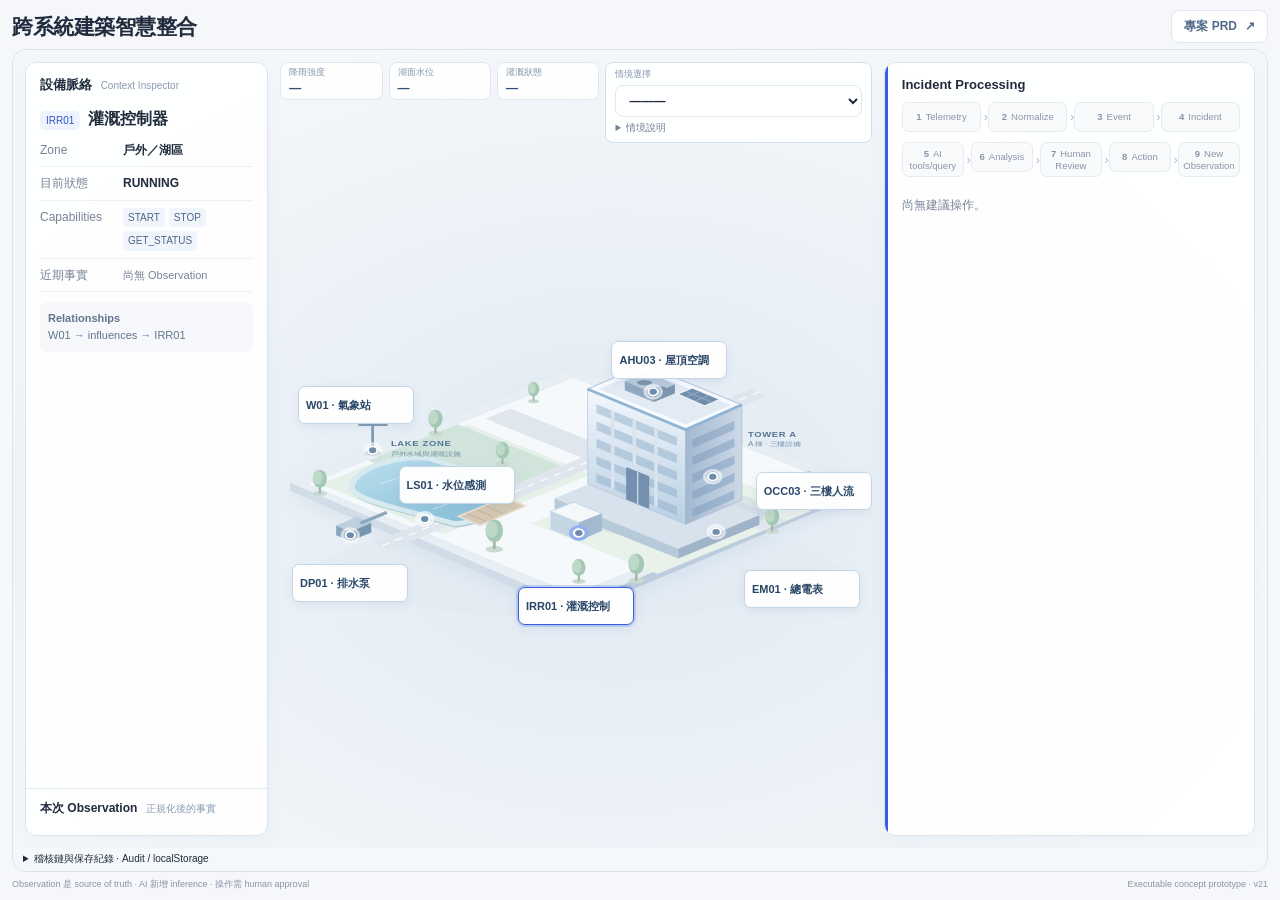
==== commit 885a6f9e: "style: 步驟 2 的流程節點改名為 Normalize 節點原本顯示 Observation（產物），但這一步真正做的是正規化 —— 七個子系統的 原生格式經 adapter 對映為統一 sch" ====
--- a/Cross-System-Building-Intelligence-Demo-v21.html
+++ b/Cross-System-Building-Intelligence-Demo-v21.html
@@ -1513,7 +1513,7 @@
 <g transform="translate(109 330) scale(0.8)"><ellipse cy="10" rx="13" ry="6" fill="#c9dbd0"/><path d="M0 10v-25" stroke="#a4b4aa" stroke-width="4"/><ellipse cy="-24" rx="13" ry="21" fill="#a4c8b4"/><ellipse cx="-4" cy="-27" rx="9" ry="16" fill="#bed9c8"/></g><g transform="translate(280 219) scale(0.8)"><ellipse cy="10" rx="13" ry="6" fill="#c9dbd0"/><path d="M0 10v-25" stroke="#a4b4aa" stroke-width="4"/><ellipse cy="-24" rx="13" ry="21" fill="#a4c8b4"/><ellipse cx="-4" cy="-27" rx="9" ry="16" fill="#bed9c8"/></g><g transform="translate(379 276) scale(0.75)"><ellipse cy="10" rx="13" ry="6" fill="#c9dbd0"/><path d="M0 10v-25" stroke="#a4b4aa" stroke-width="4"/><ellipse cy="-24" rx="13" ry="21" fill="#a4c8b4"/><ellipse cx="-4" cy="-27" rx="9" ry="16" fill="#bed9c8"/></g><g transform="translate(367 431) scale(1)"><ellipse cy="10" rx="13" ry="6" fill="#c9dbd0"/><path d="M0 10v-25" stroke="#a4b4aa" stroke-width="4"/><ellipse cy="-24" rx="13" ry="21" fill="#a4c8b4"/><ellipse cx="-4" cy="-27" rx="9" ry="16" fill="#bed9c8"/></g><g transform="translate(577 490) scale(0.9)"><ellipse cy="10" rx="13" ry="6" fill="#c9dbd0"/><path d="M0 10v-25" stroke="#a4b4aa" stroke-width="4"/><ellipse cy="-24" rx="13" ry="21" fill="#a4c8b4"/><ellipse cx="-4" cy="-27" rx="9" ry="16" fill="#bed9c8"/></g><g transform="translate(832 335) scale(0.85)"><ellipse cy="10" rx="13" ry="6" fill="#c9dbd0"/><path d="M0 10v-25" stroke="#a4b4aa" stroke-width="4"/><ellipse cy="-24" rx="13" ry="21" fill="#a4c8b4"/><ellipse cx="-4" cy="-27" rx="9" ry="16" fill="#bed9c8"/></g><g transform="translate(778 400) scale(0.8)"><ellipse cy="10" rx="13" ry="6" fill="#c9dbd0"/><path d="M0 10v-25" stroke="#a4b4aa" stroke-width="4"/><ellipse cy="-24" rx="13" ry="21" fill="#a4c8b4"/><ellipse cx="-4" cy="-27" rx="9" ry="16" fill="#bed9c8"/></g><g transform="translate(425 161) scale(0.65)"><ellipse cy="10" rx="13" ry="6" fill="#c9dbd0"/><path d="M0 10v-25" stroke="#a4b4aa" stroke-width="4"/><ellipse cy="-24" rx="13" ry="21" fill="#a4c8b4"/><ellipse cx="-4" cy="-27" rx="9" ry="16" fill="#bed9c8"/></g><g transform="translate(492 493) scale(0.75)"><ellipse cy="10" rx="13" ry="6" fill="#c9dbd0"/><path d="M0 10v-25" stroke="#a4b4aa" stroke-width="4"/><ellipse cy="-24" rx="13" ry="21" fill="#a4c8b4"/><ellipse cx="-4" cy="-27" rx="9" ry="16" fill="#bed9c8"/></g><path class="query-route" data-route="W01" d="M187 263 313 380 492 411"/><path class="query-route" data-route="LS01" d="M264 385 313 380 492 411"/><path class="query-route" data-route="DP01" d="M154 415 208 373 313 380"/><path class="query-route" data-route="IRR01" d="M492 411 639 440"/><path class="query-route" data-route="AHU03" d="M602 150 650 220 639 440"/><path class="query-route" data-route="OCC03" d="M710 307 650 336 639 440"/><path class="query-route" data-route="EM01" d="M695 409 639 440"/><g class="scene-marker" data-device="W01"><circle class="pin-ring" cx="187" cy="258" r="12"/><circle class="pin" cx="187" cy="258" r="7"/></g><g class="scene-marker" data-device="LS01"><circle class="pin-ring" cx="264" cy="385" r="12"/><circle class="pin" cx="264" cy="385" r="7"/></g><g class="scene-marker" data-device="IRR01"><circle class="pin-ring" cx="492" cy="411" r="12"/><circle class="pin" cx="492" cy="411" r="7"/></g><g class="scene-marker" data-device="DP01"><circle class="pin-ring" cx="154" cy="415" r="12"/><circle class="pin" cx="154" cy="415" r="7"/></g><g class="scene-marker" data-device="AHU03"><circle class="pin-ring" cx="602" cy="150" r="12"/><circle class="pin" cx="602" cy="150" r="7"/></g><g class="scene-marker" data-device="OCC03"><circle class="pin-ring" cx="690" cy="307" r="12"/><circle class="pin" cx="690" cy="307" r="7"/></g><g class="scene-marker" data-device="EM01"><circle class="pin-ring" cx="695" cy="409" r="12"/><circle class="pin" cx="695" cy="409" r="7"/></g></g></svg><div class="device-labels"><button class="scene-device device-W01" type="button" data-device="W01" aria-label="W01 · 氣象站，查看設備脈絡"><span class="name"><span class="device-id">W01</span><span class="device-name"> · 氣象站</span></span><span class="reading" id="nodeReading-W01"></span></button><button class="scene-device device-LS01" type="button" data-device="LS01" aria-label="LS01 · 水位感測，查看設備脈絡"><span class="name"><span class="device-id">LS01</span><span class="device-name"> · 水位感測</span></span><span class="reading" id="nodeReading-LS01"></span></button><button class="scene-device device-DP01" type="button" data-device="DP01" aria-label="DP01 · 排水泵，查看設備脈絡"><span class="name"><span class="device-id">DP01</span><span class="device-name"> · 排水泵</span></span><span class="reading" id="nodeReading-DP01"></span></button><button class="scene-device device-IRR01" type="button" data-device="IRR01" aria-label="IRR01 · 灌溉控制，查看設備脈絡"><span class="name"><span class="device-id">IRR01</span><span class="device-name"> · 灌溉控制</span></span><span class="reading" id="nodeReading-IRR01"></span></button><button class="scene-device device-AHU03" type="button" data-device="AHU03" aria-label="AHU03 · 屋頂空調，查看設備脈絡"><span class="name"><span class="device-id">AHU03</span><span class="device-name"> · 屋頂空調</span></span><span class="reading" id="nodeReading-AHU03"></span></button><button class="scene-device device-OCC03" type="button" data-device="OCC03" aria-label="OCC03 · 三樓人流，查看設備脈絡"><span class="name"><span class="device-id">OCC03</span><span class="device-name"> · 三樓人流</span></span><span class="reading" id="nodeReading-OCC03"></span></button><button class="scene-device device-EM01" type="button" data-device="EM01" aria-label="EM01 · 總電表，查看設備脈絡"><span class="name"><span class="device-id">EM01</span><span class="device-name"> · 總電表</span></span><span class="reading" id="nodeReading-EM01"></span></button></div></div></div></div>
 
 <aside class="context-right" aria-label="事件處理流程與人工審核">
-<div class="decision-panel" id="decisionSection"><h3>Incident Processing</h3><nav class="flow flow-group" aria-label="事件處理流程 步驟 1 至 4"><div class="flow-node" data-flow="telemetry"><button class="step" type="button" data-step="telemetry" data-number="1">Telemetry</button></div><div class="flow-node" data-flow="observation"><button class="step" type="button" data-step="observation" data-number="2">Observation</button></div><div class="flow-node" data-flow="event"><button class="step" type="button" data-step="event" data-number="3">Event</button></div><div class="flow-node" data-flow="incident"><button class="step" type="button" data-step="incident" data-number="4">Incident</button></div></nav><nav class="flow flow-group" aria-label="AI 分析與人工審核流程 步驟 5 至 9"><div class="flow-node" data-flow="tools"><button class="step" type="button" data-step="tools" data-number="5">AI tools/query</button></div><div class="flow-node" data-flow="analysis"><button class="step" type="button" data-step="analysis" data-number="6">Analysis</button></div><div class="flow-node" data-flow="review"><button class="step" type="button" data-step="review" data-number="7">Human Review</button></div><div class="flow-node" data-flow="action"><button class="step" type="button" data-step="action" data-number="8">Action</button></div><div class="flow-node" data-flow="loop"><button class="step" type="button" data-step="loop" data-number="9">New Observation</button></div></nav><div class="stage-data" id="overview"><div class="grid">
+<div class="decision-panel" id="decisionSection"><h3>Incident Processing</h3><nav class="flow flow-group" aria-label="事件處理流程 步驟 1 至 4"><div class="flow-node" data-flow="telemetry"><button class="step" type="button" data-step="telemetry" data-number="1">Telemetry</button></div><div class="flow-node" data-flow="observation"><button class="step" type="button" data-step="observation" data-number="2">Normalize</button></div><div class="flow-node" data-flow="event"><button class="step" type="button" data-step="event" data-number="3">Event</button></div><div class="flow-node" data-flow="incident"><button class="step" type="button" data-step="incident" data-number="4">Incident</button></div></nav><nav class="flow flow-group" aria-label="AI 分析與人工審核流程 步驟 5 至 9"><div class="flow-node" data-flow="tools"><button class="step" type="button" data-step="tools" data-number="5">AI tools/query</button></div><div class="flow-node" data-flow="analysis"><button class="step" type="button" data-step="analysis" data-number="6">Analysis</button></div><div class="flow-node" data-flow="review"><button class="step" type="button" data-step="review" data-number="7">Human Review</button></div><div class="flow-node" data-flow="action"><button class="step" type="button" data-step="action" data-number="8">Action</button></div><div class="flow-node" data-flow="loop"><button class="step" type="button" data-step="loop" data-number="9">New Observation</button></div></nav><div class="stage-data" id="overview"><div class="grid">
         <div class="card" data-stage="telemetry">
           <div class="kicker">各系統格式不同</div>
           <h2>1. 子系統原生 Telemetry</h2>
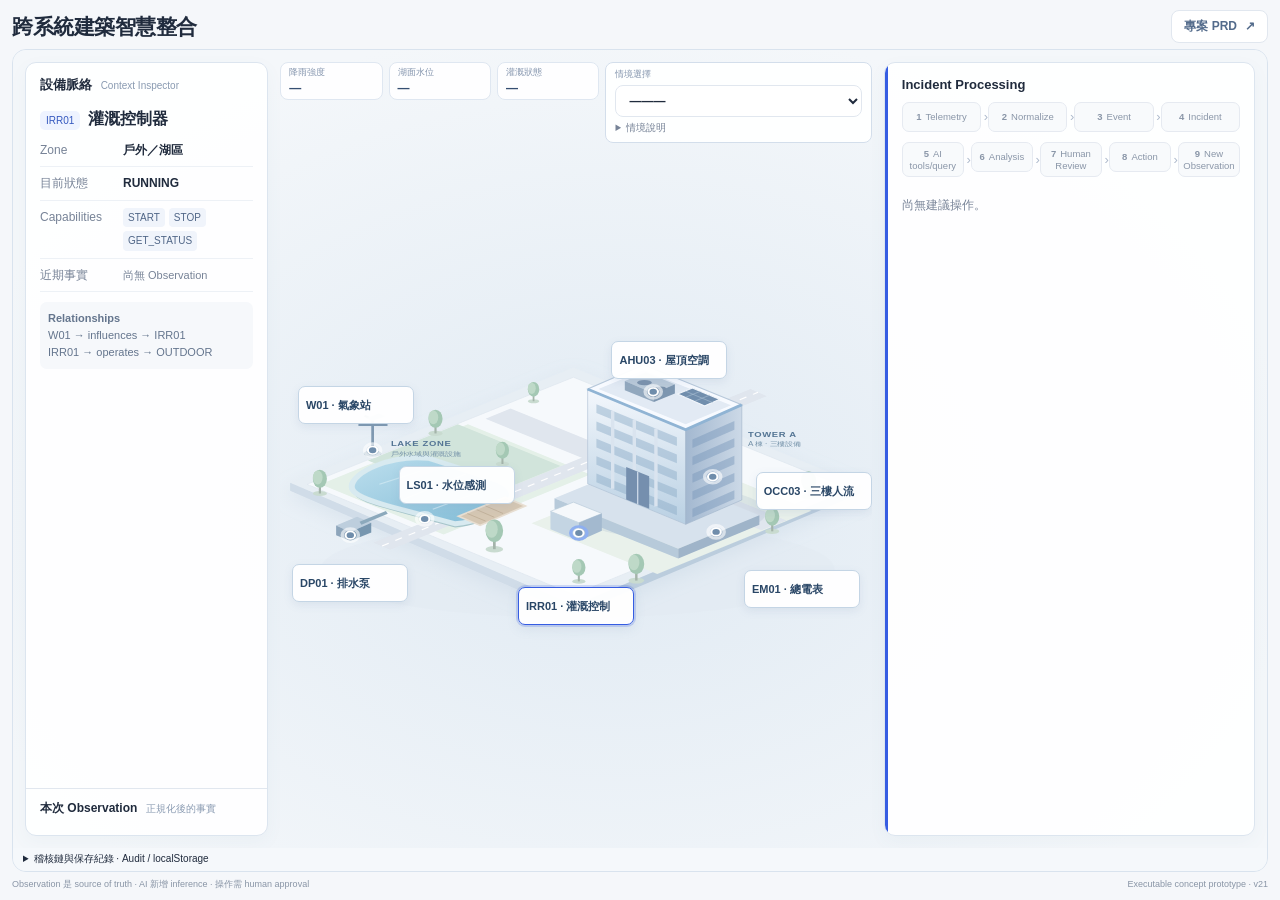
==== commit ccc4f2cd: "feat: 語意關聯改由關係圖推導，不再硬編 Event 類型 correlate() 原本以 requires: ['HEAVY_RAINFALL','HIGH_WATER_LEVEL'] 宣告語意" ====
--- a/Cross-System-Building-Intelligence-Demo-v21.html
+++ b/Cross-System-Building-Intelligence-Demo-v21.html
@@ -134,9 +134,6 @@
 .observation-list h3 {
   font-size: 12px;
   margin-bottom: 7px;
-}
-#incidentSummary .evidence {
-  margin: 6px 0 0;
 }
 /* 觀測事實與 Event 都用「標籤 ｜ 值」兩欄，讓每一行自己說明自己是什麼。 */
 .raw-payload {
@@ -1566,7 +1563,7 @@
         
         
         
-    </div></div><div class="flow-status" id="flowStatus" role="status" aria-live="polite"></div><div id="incidentSummary"></div><div id="actionBox"></div><div id="executionBox"></div><div id="feedbackBox"></div></div></aside></div>
+    </div></div><div class="flow-status" id="flowStatus" role="status" aria-live="polite"></div><div id="actionBox"></div><div id="executionBox"></div><div id="feedbackBox"></div></div></aside></div>
 <div class="workspace-footer"><details><summary>稽核鏈與保存紀錄 · Audit / localStorage</summary><div class="audit-line" id="auditLine"></div><details class="records"><summary>已保存紀錄 / localStorage</summary><div class="records-grid"><div><h3>Observation · 原始事實</h3><div id="obsStore"></div></div><div id="derivedStore"></div><div><h3>操作審核與執行</h3><div id="actionStore"></div></div></div></details></details></div></section>
 <footer class="foot"><span>Observation 是 source of truth · AI 新增 inference · 操作需 human approval</span><span>Executable concept prototype · v21</span></footer></div><script>
 (() => {
@@ -1689,10 +1686,14 @@
         state: 'ONLINE',
       },
     ],
+    // 關聯判定靠這張圖推導語意，因此每個設備都要有指向「關注對象」的邊。
+    // IRR01 operates / DP01 drains 是 PRD 第 7 節有、但先前程式碼漏掉的。
     relationships: [
       ['W01', 'influences', 'IRR01'],
       ['W01', 'affects', 'OUTDOOR'],
       ['LS01', 'monitors', 'OUTDOOR'],
+      ['IRR01', 'operates', 'OUTDOOR'],
+      ['DP01', 'drains', 'OUTDOOR'],
       ['DP01', 'controls', 'lake_water_level'],
       ['AHU03', 'serves', 'TOWER-A-L3'],
       ['EM01', 'measures', 'TOWER-A'],
@@ -1916,6 +1917,7 @@
     );
   }
   let selectedFlowStage = null;
+  let lastCorrelation = null;
   const flowSteps = [
     'telemetry',
     'observation',
@@ -2128,48 +2130,119 @@
     return out;
   }
 
+  // 關聯規則：三個條件都要成立才建立 Incident（PRD Step 4 的 Temporal /
+  // Spatial / Semantic）。語意不再列舉 Event 類型，而是從 buildingModel
+  // 的關係圖推導：來源設備是否共同指向同一個關注對象。規則只宣告「這個對象
+  // 出事時叫什麼名字」與領域特有的排除條件。
+  const CORRELATION_WINDOW_MIN = 15;
+  const MIN_RISK_EVENTS = 2;
+  const correlationRules = [
+    {
+      id: 'CORR-01',
+      feature: 'OUTDOOR',
+      incident_type: 'WEATHER_RELATED_LAKE_RISK',
+      title: '降雨相關湖區風險',
+    },
+    {
+      id: 'CORR-02',
+      feature: 'TOWER-A',
+      incident_type: 'HVAC_ENERGY_EFFICIENCY_RISK',
+      title: '空調與用電效率風險',
+      // 高負載若能被外在條件合理解釋就不該報
+      context_text: '室外溫度 ≤ 30°C 且人流 = LOW',
+      context_test: (obsBatch) => {
+        const temp = latest(obsBatch, 'weather', 'temperature');
+        const occ = latest(obsBatch, 'occupancy', 'level');
+        return !!(temp && occ && temp.value_numeric <= 30 && occ.value_text === 'LOW');
+      },
+    },
+  ];
+
+  const isZone = (id) => buildingModel.zones.some((z) => z.id === id);
+
+  // 兩個 zone 是否相關：同一區，或其中一個是另一個的上層（A 棟三樓 ⊂ A 棟）。
+  function zonesRelated(a, b) {
+    if (a === b) return true;
+    const chain = (z) => {
+      const path = [];
+      let cur = buildingModel.zones.find((x) => x.id === z);
+      while (cur) {
+        path.push(cur.id);
+        cur = cur.parent ? buildingModel.zones.find((x) => x.id === cur.parent) : null;
+      }
+      return path;
+    };
+    return chain(a).includes(b) || chain(b).includes(a);
+  }
+
+  // 這個設備在關係圖上指向哪些對象
+  const deviceTargets = (deviceId) =>
+    buildingModel.relationships.filter((r) => r[0] === deviceId).map((r) => r[2]);
+
+  // 這個 Event 的來源設備，是否指向規則關注的對象
+  function eventPointsAt(event, feature) {
+    return deviceTargets(event.device_id).some(
+      (t) => t === feature || (isZone(t) && isZone(feature) && zonesRelated(t, feature)),
+    );
+  }
+
+  function evaluateCorrelation(rule, obsBatch, eventBatch) {
+    // 語意：由關係圖推導 — 哪些 Event 的來源設備共同指向 rule.feature
+    const linked = eventBatch.filter((e) => eventPointsAt(e, rule.feature));
+    const risks = linked.filter((e) => e.severity === 'warning');
+    const semantic = risks.length >= MIN_RISK_EVENTS;
+    const semantic_text = semantic
+      ? `${[...new Set(risks.map((e) => e.device_id))].join('、')} 的 Event 經關係圖共同指向 ${rule.feature}`
+      : `指向 ${rule.feature} 的風險 Event 只有 ${risks.length} 個，需要 ${MIN_RISK_EVENTS} 個`;
+    const times = linked.map((e) => new Date(e.started_at).getTime());
+    const spanSec = times.length ? Math.round((Math.max(...times) - Math.min(...times)) / 1000) : 0;
+    const temporal = semantic && spanSec <= CORRELATION_WINDOW_MIN * 60;
+    const zones = [...new Set(linked.map((e) => e.zone_id))];
+    const spatial = semantic && zones.every((z) => zonesRelated(z, zones[0]));
+    const context = rule.context_test ? rule.context_test(obsBatch) : true;
+    return {
+      rule,
+      semantic,
+      semantic_text,
+      temporal,
+      spatial,
+      context,
+      matched: linked,
+      risks,
+      spanSec,
+      zones,
+    };
+  }
+
   function correlate(obsBatch, eventBatch) {
-    const types = new Set(eventBatch.map((e) => e.event_type));
-    const rain = types.has('HEAVY_RAINFALL'),
-      lake = types.has('HIGH_WATER_LEVEL');
-    if (rain && lake) {
+    const evaluations = correlationRules.map((rule) => evaluateCorrelation(rule, obsBatch, eventBatch));
+    // 都不成立時要指出「卡在哪」，所以報最接近成立的那條規則，而不是最後評估的那條。
+    const progress = (ev) =>
+      ev.risks.length * 10 + [ev.semantic, ev.temporal, ev.spatial, ev.context].filter(Boolean).length;
+    lastCorrelation = evaluations.reduce((a, b) => (progress(b) > progress(a) ? b : a));
+    for (const ev of evaluations) {
+      if (!(ev.semantic && ev.temporal && ev.spatial && ev.context)) continue;
+      lastCorrelation = ev;
+      const rule = ev.rule;
       const inc = {
         id: uid('INC'),
-        incident_type: 'WEATHER_RELATED_LAKE_RISK',
-        title: '降雨相關湖區風險',
+        incident_type: rule.incident_type,
+        title: rule.title,
         severity: 'MEDIUM',
-        zone_id: 'OUTDOOR',
+        zone_id: ev.zones[0] || rule.feature,
         status: 'OPEN',
         created_at: new Date().toISOString(),
-        event_ids: eventBatch
-          .filter((e) => ['HEAVY_RAINFALL', 'HIGH_WATER_LEVEL', 'IRRIGATION_ACTIVE'].includes(e.event_type))
-          .map((e) => e.id),
+        event_ids: ev.matched.map((e) => e.id),
+        rule_id: rule.id,
+        rule_semantic: ev.semantic_text,
+        rule_context: rule.context_text || null,
+        feature_of_interest: rule.feature,
+        window_min: CORRELATION_WINDOW_MIN,
+        span_sec: ev.spanSec,
+        zones: ev.zones,
       };
       state.incidents.push(inc);
       return inc;
-    }
-    const hv = types.has('HVAC_HIGH_CONSUMPTION'),
-      en = types.has('BUILDING_ENERGY_HIGH');
-    if (hv && en) {
-      const temp = latest(obsBatch, 'weather', 'temperature');
-      const occ = latest(obsBatch, 'occupancy', 'level');
-      const suspicious = temp && occ && temp.value_numeric <= 30 && occ.value_text === 'LOW';
-      if (suspicious) {
-        const inc = {
-          id: uid('INC'),
-          incident_type: 'HVAC_ENERGY_EFFICIENCY_RISK',
-          title: '空調與用電效率風險',
-          severity: 'MEDIUM',
-          zone_id: 'TOWER-A-L3',
-          status: 'OPEN',
-          created_at: new Date().toISOString(),
-          event_ids: eventBatch
-            .filter((e) => ['HVAC_HIGH_CONSUMPTION', 'BUILDING_ENERGY_HIGH'].includes(e.event_type))
-            .map((e) => e.id),
-        };
-        state.incidents.push(inc);
-        return inc;
-      }
     }
     return null;
   }
@@ -2531,12 +2604,42 @@
           .join('')
       : '<div class="empty">未產生規則判定 Event；部分反例情境預期會有此結果。</div>';
 
-    if (currentRun.incident) {
+    // 步驟 4 要說明「怎麼判的」，不只是結果：三個條件逐條列出，
+    // 不成立時指出卡在哪一條（對照步驟 3 顯示 RULE-xx 的作法）。
+    const corrRow = (label, ok, text) =>
+      `<div class="obs-row"><span>${label}</span><div>${ok ? '✓' : '✗'} ${esc(text)}</div></div>`;
+    const inc = currentRun.incident;
+    const ev = lastCorrelation;
+    if (inc) {
       $('#incidentBox').innerHTML =
-        `<div class="incident"><div><span class="pill bad">${esc(currentRun.incident.severity)}</span></div><h3 style="margin-top:8px">${esc(currentRun.incident.title)}</h3><div class="small">${esc(currentRun.incident.id)} · ${esc(currentRun.incident.incident_type)} · ${esc(currentRun.incident.zone_id)}</div><p>${currentRun.incident.event_ids.length} 個相關 Event 已依時間、位置與語意規則整合。</p></div>`;
+        `<div class="incident"><div><span class="pill bad">${esc(inc.severity)}</span></div><h3 style="margin-top:8px">${esc(inc.title)}</h3><div class="small">${esc(inc.id)} · ${esc(inc.incident_type)} · ${esc(inc.zone_id)}</div>` +
+        `<div class="obs-row"><span>規則</span><div>${esc(inc.rule_id)}</div></div>` +
+        corrRow('語意', true, inc.rule_semantic) +
+        corrRow(
+          '時間',
+          true,
+          `${inc.event_ids.length} 個 Event 間隔 ${inc.span_sec} 秒，在 ${inc.window_min} 分鐘窗內`,
+        ) +
+        corrRow(
+          '區域',
+          true,
+          inc.zones.join('、') + (inc.zones.length > 1 ? '（同一棟的上下層）' : '（同一區）'),
+        ) +
+        (inc.rule_context ? corrRow('脈絡', true, inc.rule_context) : '') +
+        `</div>`;
     } else {
       $('#incidentBox').innerHTML =
-        `<div class="incident none"><b>未建立 Incident。</b><p class="small">未符合跨系統關聯條件，因此不建立 Incident，也不啟動 AI 分析。</p></div>`;
+        `<div class="incident none"><b>未建立 Incident。</b>` +
+        (ev
+          ? `<div class="obs-row"><span>規則</span><div>${esc(ev.rule.id)}</div></div>` +
+            corrRow('語意', ev.semantic, ev.semantic_text) +
+            (ev.semantic
+              ? corrRow('時間', ev.temporal, `間隔 ${ev.spanSec} 秒 / 窗 ${CORRELATION_WINDOW_MIN} 分鐘`)
+              : '') +
+            (ev.semantic ? corrRow('區域', ev.spatial, ev.zones.join('、')) : '') +
+            (ev.rule.context_text ? corrRow('脈絡', ev.context, ev.rule.context_text) : '')
+          : '') +
+        `<p class="small">條件未全部成立，因此不建立 Incident，也不啟動 AI 分析。</p></div>`;
     }
 
     $('#toolLog').innerHTML = currentRun.tools.length
@@ -2731,16 +2834,6 @@
   function renderDecision() {
     const obs = currentRun.obs.filter((o) => o.id !== 'OBS-036');
     const incident = currentRun.incident;
-    // 已建立 Incident 時不另外列出判定卡：流程步驟 4 已標示，下方 AI 分析也會描述它。
-    // 只有反例情境需要說明「為什麼不建立」，那是這個 demo 的展示重點。
-    const noIncidentReason =
-      currentRun.scenario === 'rainOnly'
-        ? '只有強降雨；水位 58 cm 未超過 80 cm。不建立 Incident，不啟動 AI。'
-        : '室外 35°C、人流 HIGH，空調高負載可能合理。不建立 Incident，不啟動 AI。';
-    $('#incidentSummary').innerHTML =
-      obs.length && !incident
-        ? `<h3>未建立 Incident <span class="sidebar-title">Correlation</span></h3><div class="small">${esc(noIncidentReason)}</div>`
-        : '';
     $('#decisionEvidence').innerHTML = `${obs
       .map((o) => {
         const event = currentRun.events.find((e) => e.source_observation_id === o.id);
